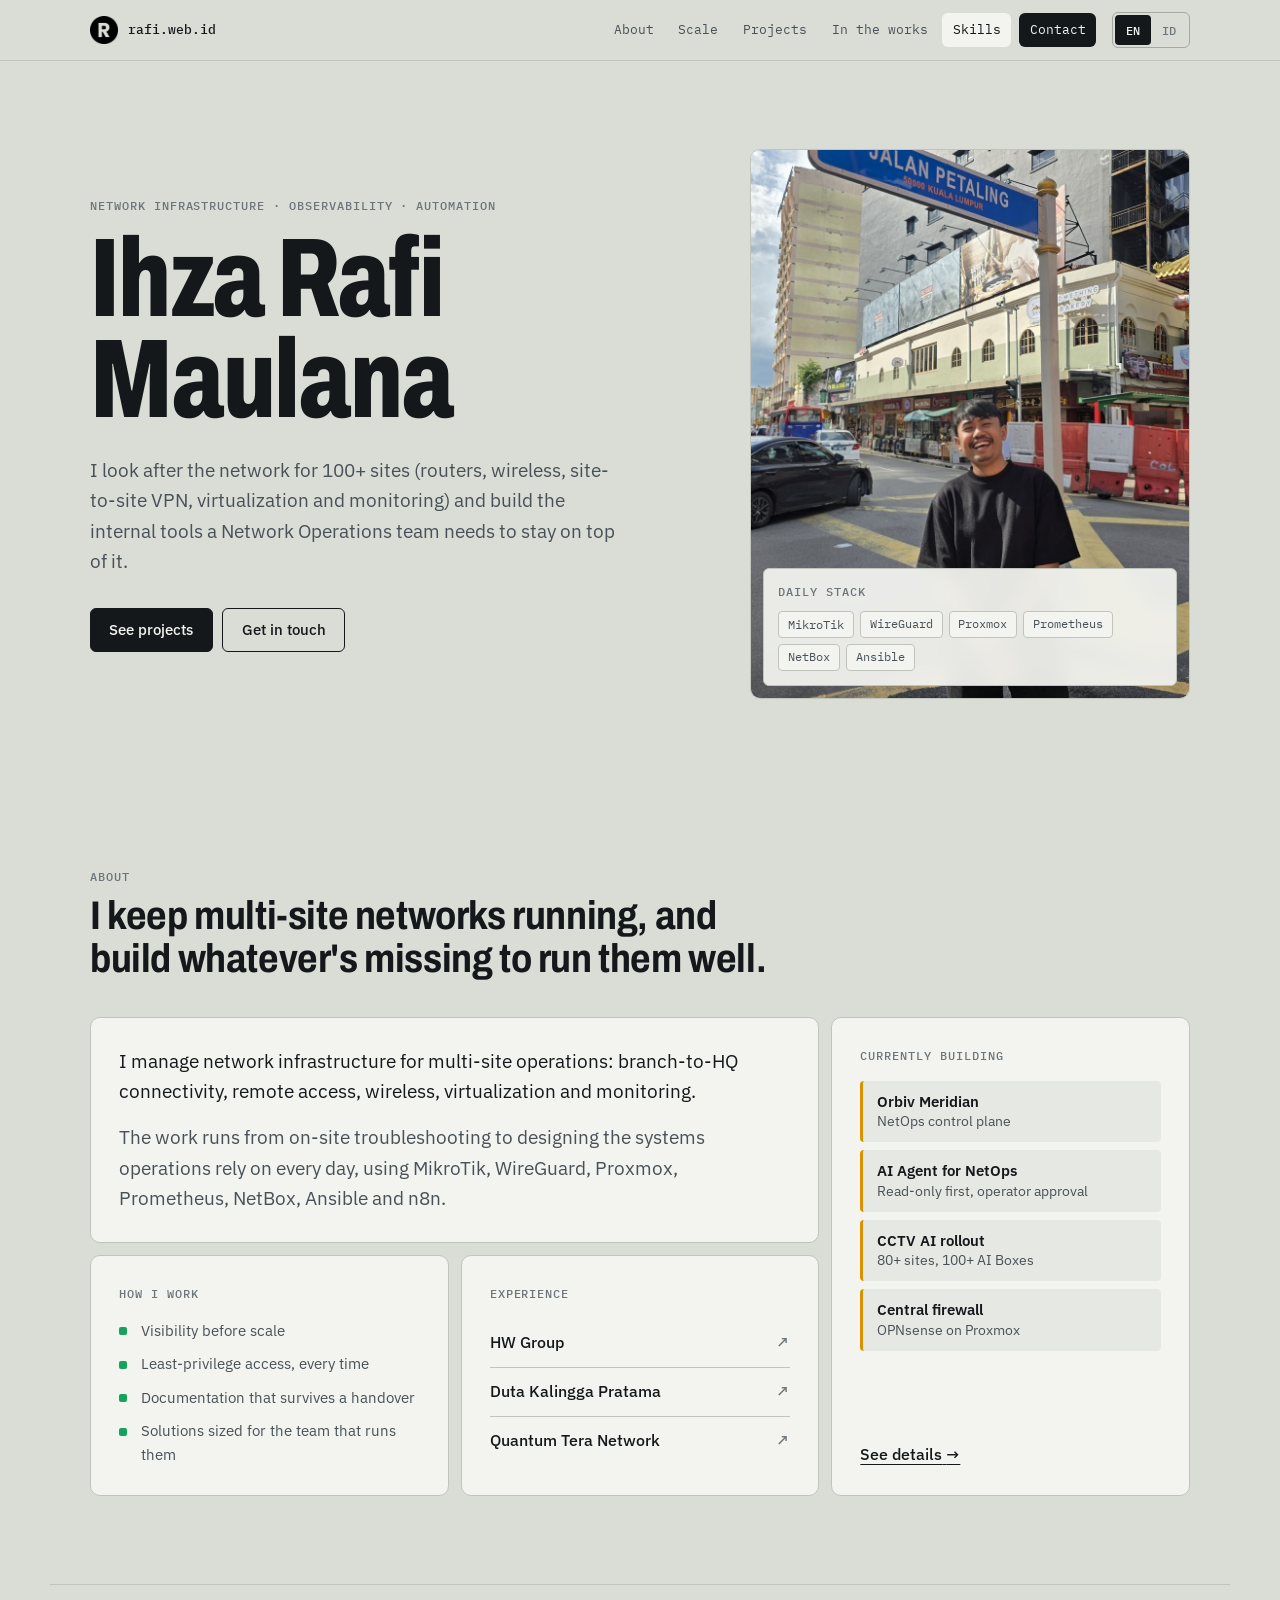
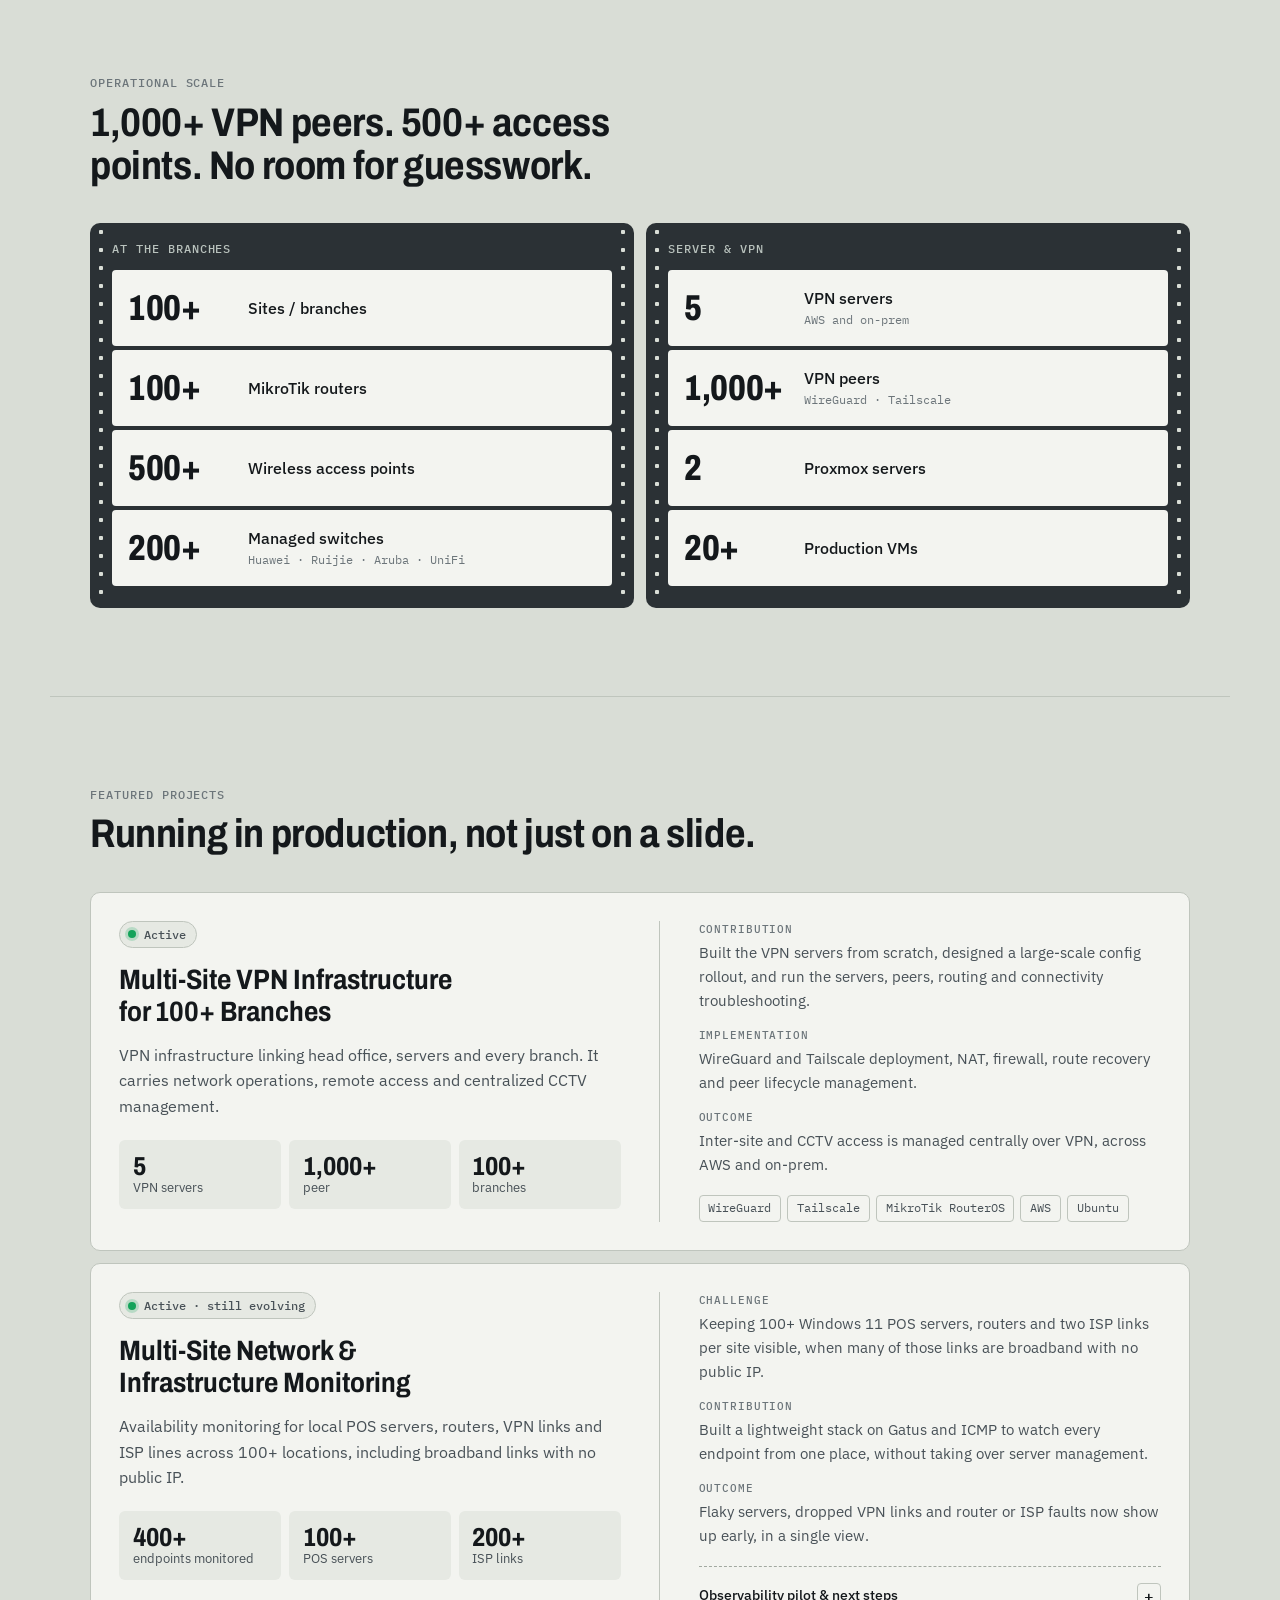
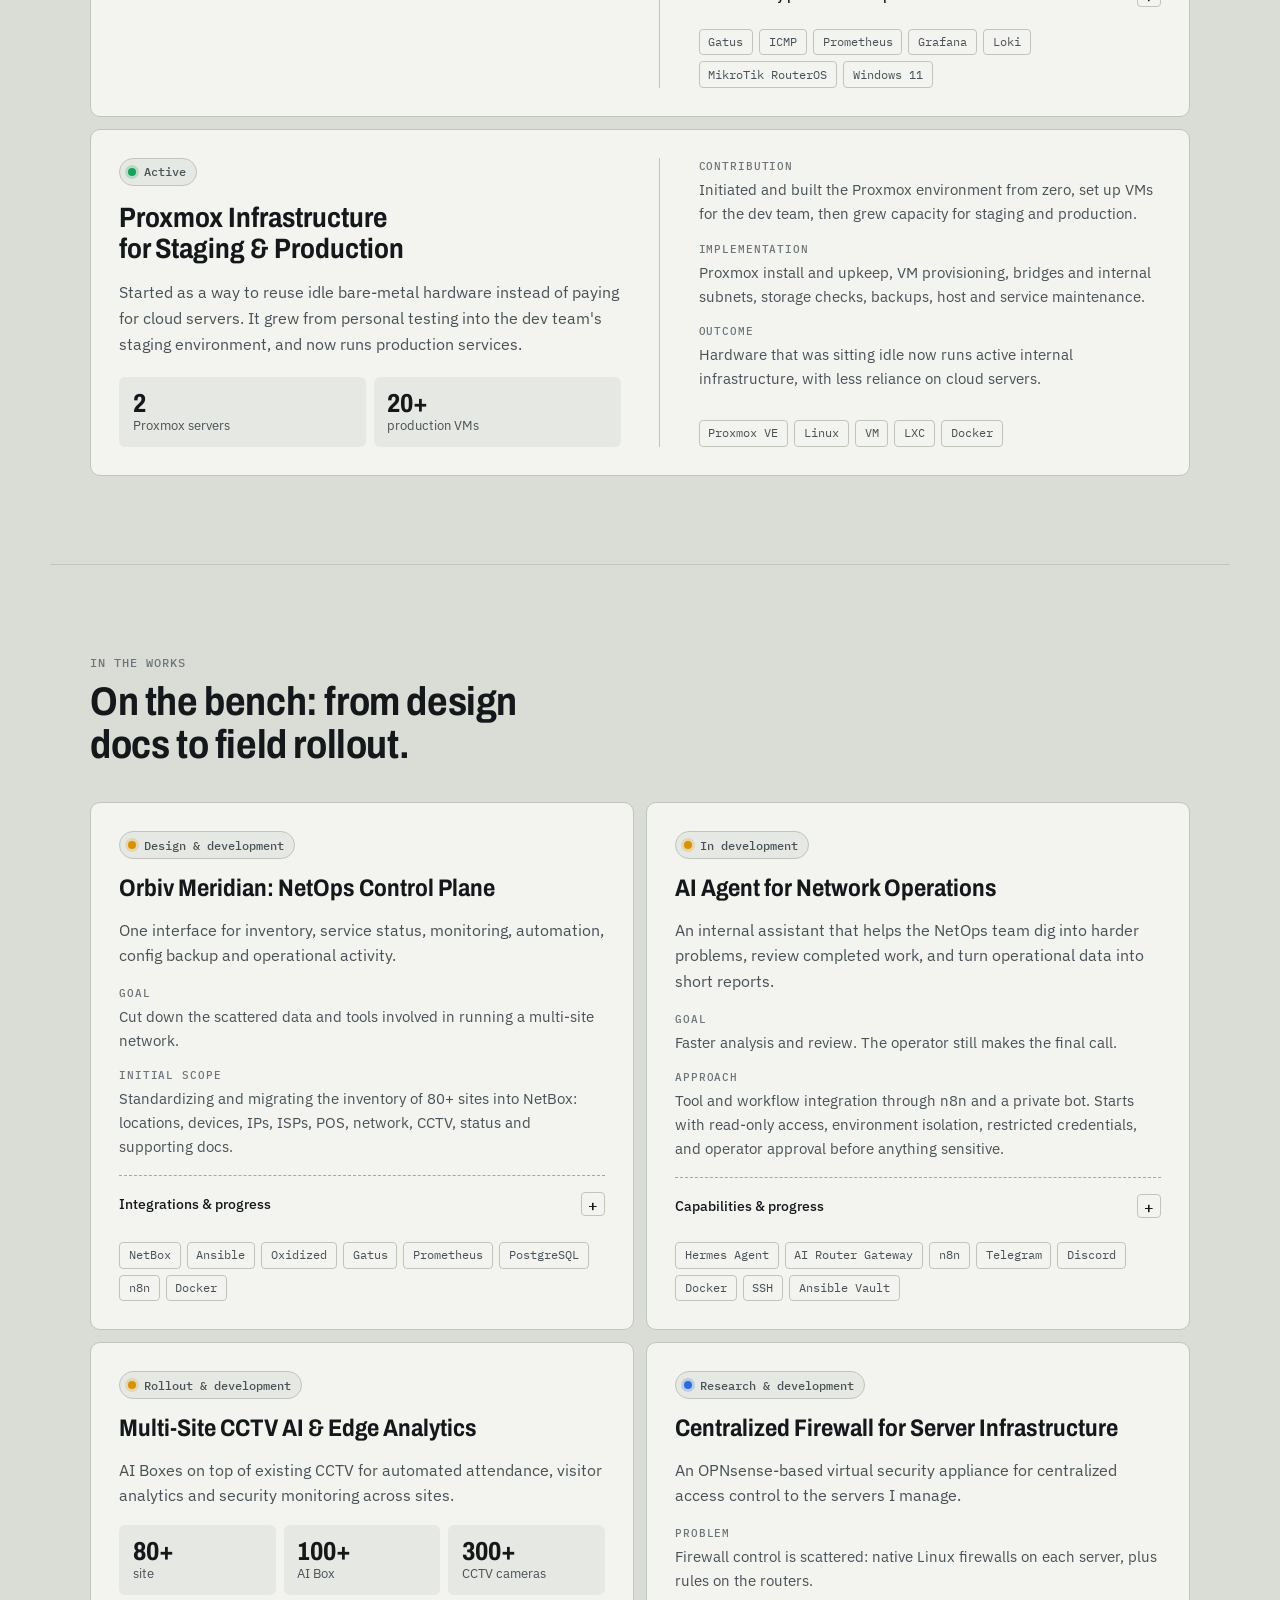
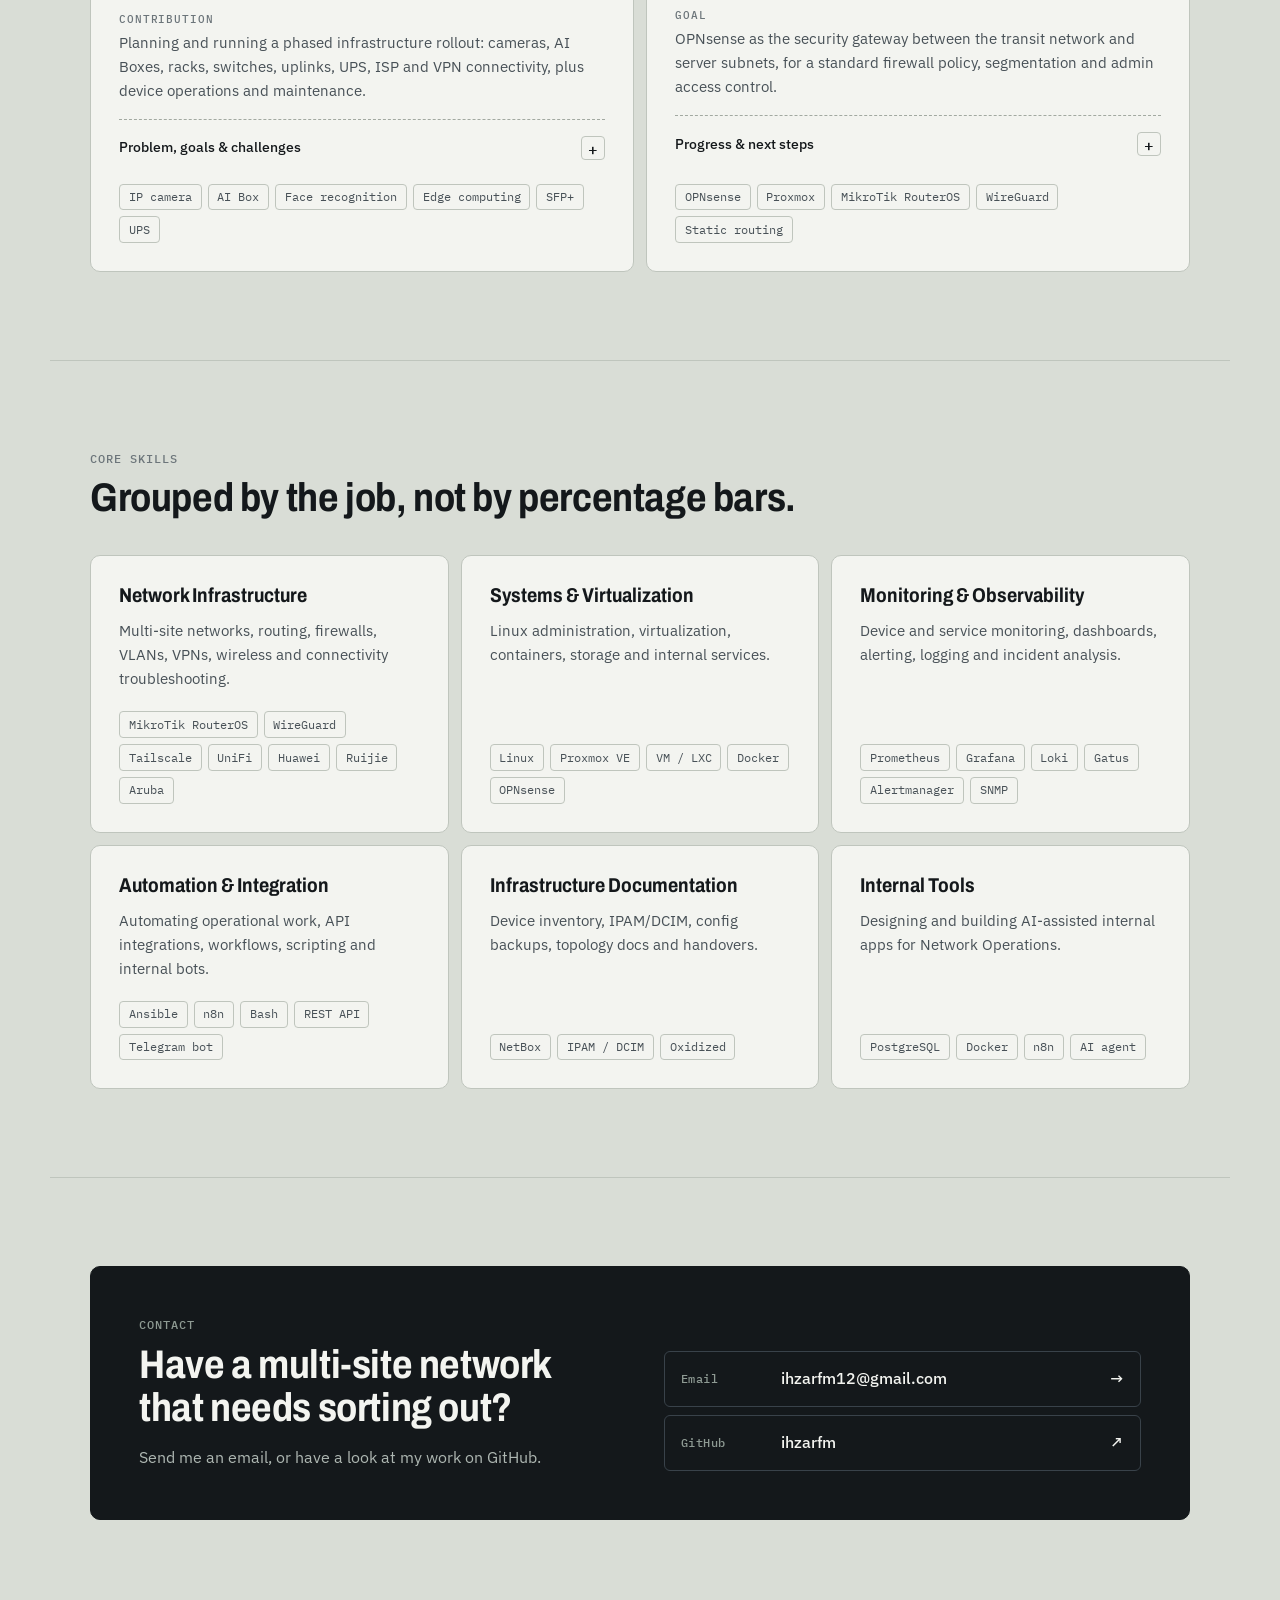
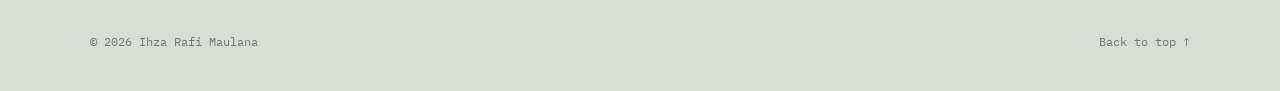
==== index.html @ dd753dbd "Redesign portfolio as a bilingual one-page site - Single scrolling page with card layout: hero, abou" ====
<!DOCTYPE html>
<html lang="en" data-lang="en">
<head>
    <meta charset="UTF-8">
    <meta name="viewport" content="width=device-width, initial-scale=1.0">
    <title>Ihza Rafi Maulana · Network Infrastructure</title>
    <meta name="description" content="Ihza Rafi Maulana runs network infrastructure for 100+ sites: MikroTik, wireless, multi-site VPN, Proxmox, monitoring and automation for Network Operations.">
    <meta name="theme-color" content="#D9DDD6">

    <meta property="og:type" content="website">
    <meta property="og:url" content="https://rafi.web.id/">
    <meta property="og:title" content="Ihza Rafi Maulana · Network Infrastructure">
    <meta property="og:description" content="Multi-site networks, VPN, monitoring and automation for 100+ sites.">
    <meta property="og:image" content="https://rafi.web.id/assets/img/rafi.jpg">

    <!-- set the language before first paint, so the page never flashes the wrong one -->
    <script>
        (function () {
            var lang = null
            try { lang = localStorage.getItem('lang') } catch (e) {}
            if (lang !== 'en' && lang !== 'id') {
                lang = (navigator.language || '').toLowerCase().indexOf('id') === 0 ? 'id' : 'en'
            }
            document.documentElement.setAttribute('data-lang', lang)
            document.documentElement.lang = lang
        })()
    </script>

    <link rel="icon" href="assets/img/favicon.png" type="image/png">
    <link rel="preconnect" href="https://fonts.googleapis.com">
    <link rel="preconnect" href="https://fonts.gstatic.com" crossorigin>
    <link rel="stylesheet" href="https://fonts.googleapis.com/css2?family=Archivo:wdth,wght@62..125,500..800&family=IBM+Plex+Mono:wght@400;500&family=IBM+Plex+Sans:ital,wght@0,400;0,500;0,600;1,400&display=swap">
    <link rel="stylesheet" href="assets/css/styles.css">
</head>
<body>
    <a class="skip" href="#about"><span lang="en">Skip to content</span><span lang="id">Langsung ke konten</span></a>

    <header class="topbar">
        <div class="topbar__inner">
            <a class="brand" href="#top" aria-label="rafi.web.id">
                <img class="brand__mark" src="assets/img/favicon.png" alt="" width="28" height="28">
                <span class="brand__name">rafi.web.id</span>
            </a>
            <nav class="nav" aria-label="Sections">
                <a class="nav__link" href="#about"><span lang="en">About</span><span lang="id">Tentang</span></a>
                <a class="nav__link" href="#scale"><span lang="en">Scale</span><span lang="id">Skala</span></a>
                <a class="nav__link" href="#projects"><span lang="en">Projects</span><span lang="id">Proyek</span></a>
                <a class="nav__link" href="#building"><span lang="en">In the works</span><span lang="id">Pengerjaan</span></a>
                <a class="nav__link" href="#skills">Skills</a>
                <a class="nav__link nav__link--cta" href="#contact"><span lang="en">Contact</span><span lang="id">Kontak</span></a>
            </nav>
            <div class="lang" role="group" aria-label="Language / Bahasa">
                <button class="lang__btn" type="button" data-set-lang="en" aria-pressed="true">EN</button>
                <button class="lang__btn" type="button" data-set-lang="id" aria-pressed="false">ID</button>
            </div>
        </div>
    </header>

    <main id="top">
        <!--===== HERO =====-->
        <section class="hero wrap" aria-labelledby="hero-title">
            <div class="hero__text">
                <p class="eyebrow">Network Infrastructure · Observability · Automation</p>
                <h1 class="hero__title" id="hero-title">Ihza Rafi<br>Maulana</h1>
                <p class="hero__lead" lang="en">I look after the network for 100+ sites (routers, wireless, site-to-site VPN, virtualization and monitoring) and build the internal tools a Network Operations team needs to stay on top of it.</p>
                <p class="hero__lead" lang="id">Saya mengurus jaringan di 100+ site, mulai dari router, wireless, VPN antar-site, virtualisasi, sampai monitoring. Saya juga membangun tools internal supaya kerja tim Network Operations lebih rapi dan terukur.</p>
                <div class="hero__actions">
                    <a class="btn btn--solid" href="#projects"><span lang="en">See projects</span><span lang="id">Lihat proyek</span></a>
                    <a class="btn" href="#contact"><span lang="en">Get in touch</span><span lang="id">Hubungi saya</span></a>
                </div>
            </div>

            <figure class="card hero__photo">
                <img src="assets/img/rafi.jpg" alt="Ihza Rafi Maulana on Jalan Petaling, Kuala Lumpur" width="900" height="1306" fetchpriority="high">
                <figcaption class="hero__stack">
                    <span class="card__label"><span lang="en">Daily stack</span><span lang="id">Stack harian</span></span>
                    <ul class="tags">
                        <li>MikroTik</li><li>WireGuard</li><li>Proxmox</li><li>Prometheus</li><li>NetBox</li><li>Ansible</li>
                    </ul>
                </figcaption>
            </figure>
        </section>

        <!--===== ABOUT =====-->
        <section class="section wrap" id="about" aria-labelledby="about-title">
            <header class="section__head">
                <p class="eyebrow"><span lang="en">About</span><span lang="id">Tentang</span></p>
                <h2 class="section__title" id="about-title">
                    <span lang="en">I keep <span class="nowrap">multi-site</span> networks running, and build whatever's missing to run them well.</span>
                    <span lang="id">Saya jaga jaringan <span class="nowrap">multi-site</span> tetap jalan, dan bangun sendiri tools yang belum ada.</span>
                </h2>
            </header>

            <div class="about">
                <article class="card about__bio" data-reveal>
                    <p lang="en">I manage network infrastructure for multi-site operations: branch-to-HQ connectivity, remote access, wireless, virtualization and monitoring.</p>
                    <p lang="id">Fokus saya di network infrastructure untuk operasional multi-site: koneksi cabang ke head office, remote access, wireless, virtualisasi, dan monitoring.</p>
                    <p class="about__sub" lang="en">The work runs from on-site troubleshooting to designing the systems operations rely on every day, using MikroTik, WireGuard, Proxmox, Prometheus, NetBox, Ansible and n8n.</p>
                    <p class="about__sub" lang="id">Kerjaannya mulai dari troubleshooting langsung di lokasi sampai merancang sistem yang dipakai tim operasional setiap hari, dengan MikroTik, WireGuard, Proxmox, Prometheus, NetBox, Ansible, dan n8n.</p>
                </article>

                <article class="card about__now" data-reveal>
                    <h3 class="card__label"><span lang="en">Currently building</span><span lang="id">Lagi dikerjakan</span></h3>
                    <ul class="nowlist">
                        <li><b>Orbiv Meridian</b><span lang="en">NetOps control plane</span><span lang="id">Control plane untuk NetOps</span></li>
                        <li><b>AI Agent for NetOps</b><span lang="en">Read-only first, operator approval</span><span lang="id">Read-only dulu, approval operator</span></li>
                        <li><b>CCTV AI rollout</b><span lang="en">80+ sites, 100+ AI Boxes</span><span lang="id">80+ site, 100+ AI Box</span></li>
                        <li><b>Central firewall</b><span lang="en">OPNsense on Proxmox</span><span lang="id">OPNsense di Proxmox</span></li>
                    </ul>
                    <a class="textlink" href="#building"><span lang="en">See details</span><span lang="id">Lihat detail</span> <span aria-hidden="true">→</span></a>
                </article>

                <article class="card about__principles" data-reveal>
                    <h3 class="card__label"><span lang="en">How I work</span><span lang="id">Cara saya kerja</span></h3>
                    <ul class="checklist">
                        <li><span lang="en">Visibility before scale</span><span lang="id">Visibility dulu, baru scale</span></li>
                        <li><span lang="en">Least-privilege access, every time</span><span lang="id">Akses seperlunya, bukan seadanya</span></li>
                        <li><span lang="en">Documentation that survives a handover</span><span lang="id">Dokumentasi yang tetap kepakai setelah handover</span></li>
                        <li><span lang="en">Solutions sized for the team that runs them</span><span lang="id">Solusi yang pas dengan ukuran timnya</span></li>
                    </ul>
                </article>

                <article class="card about__work" data-reveal>
                    <h3 class="card__label"><span lang="en">Experience</span><span lang="id">Pengalaman</span></h3>
                    <ul class="companies">
                        <li><a href="https://new.hwgroup.id/" target="_blank" rel="noopener">HW Group <span aria-hidden="true">↗</span></a></li>
                        <li><a href="https://www.sgp-dkp.com/" target="_blank" rel="noopener">Duta Kalingga Pratama <span aria-hidden="true">↗</span></a></li>
                        <li><a href="https://www.quantum.net.id/" target="_blank" rel="noopener">Quantum Tera Network <span aria-hidden="true">↗</span></a></li>
                    </ul>
                </article>
            </div>
        </section>

        <!--===== SCALE =====-->
        <section class="section wrap" id="scale" aria-labelledby="scale-title">
            <header class="section__head">
                <p class="eyebrow"><span lang="en">Operational scale</span><span lang="id">Skala operasional</span></p>
                <h2 class="section__title" id="scale-title">
                    <span lang="en">1,000+ VPN peers. 500+ access points. No room for guesswork.</span>
                    <span lang="id">1.000+ peer VPN. 500+ access point. Nggak ada ruang buat tebak-tebakan.</span>
                </h2>
            </header>

            <div class="racks">
                <div class="rack" data-reveal>
                    <h3 class="rack__label"><span lang="en">At the branches</span><span lang="id">Di cabang</span></h3>
                    <ul class="rack__units">
                        <li class="unit"><span class="unit__num">100+</span><span class="unit__name"><span lang="en">Sites / branches</span><span lang="id">Site / cabang</span></span></li>
                        <li class="unit"><span class="unit__num">100+</span><span class="unit__name"><span lang="en">MikroTik routers</span><span lang="id">Router MikroTik</span></span></li>
                        <li class="unit"><span class="unit__num">500+</span><span class="unit__name"><span lang="en">Wireless access points</span><span lang="id">Wireless access point</span></span></li>
                        <li class="unit"><span class="unit__num">200+</span><span class="unit__name"><span lang="en">Managed switches</span><span lang="id">Managed switch</span><small>Huawei · Ruijie · Aruba · UniFi</small></span></li>
                    </ul>
                </div>

                <div class="rack" data-reveal>
                    <h3 class="rack__label">Server &amp; VPN</h3>
                    <ul class="rack__units">
                        <li class="unit"><span class="unit__num">5</span><span class="unit__name"><span lang="en">VPN servers</span><span lang="id">VPN server</span><small lang="en">AWS and on-prem</small><small lang="id">AWS dan on-premise</small></span></li>
                        <li class="unit"><span class="unit__num"><span lang="en">1,000+</span><span lang="id">1.000+</span></span><span class="unit__name"><span lang="en">VPN peers</span><span lang="id">Peer VPN</span><small>WireGuard · Tailscale</small></span></li>
                        <li class="unit"><span class="unit__num">2</span><span class="unit__name"><span lang="en">Proxmox servers</span><span lang="id">Server Proxmox</span></span></li>
                        <li class="unit"><span class="unit__num">20+</span><span class="unit__name"><span lang="en">Production VMs</span><span lang="id">Production VM</span></span></li>
                    </ul>
                </div>
            </div>
        </section>

        <!--===== FEATURED PROJECTS =====-->
        <section class="section wrap" id="projects" aria-labelledby="projects-title">
            <header class="section__head">
                <p class="eyebrow"><span lang="en">Featured projects</span><span lang="id">Proyek utama</span></p>
                <h2 class="section__title" id="projects-title">
                    <span lang="en">Running in production, not just on a slide.</span>
                    <span lang="id">Sudah jalan di production, bukan cuma di slide.</span>
                </h2>
            </header>

            <div class="projects">
                <article class="card project" data-reveal>
                    <div class="project__main">
                        <span class="status status--active">Active</span>
                        <h3 class="project__title">Multi-Site VPN Infrastructure for 100+ Branches</h3>
                        <p class="project__summary" lang="en">VPN infrastructure linking head office, servers and every branch. It carries network operations, remote access and centralized CCTV management.</p>
                        <p class="project__summary" lang="id">Infrastruktur VPN yang menghubungkan head office, server, dan semua cabang. Dipakai untuk operasional jaringan, remote access, dan pengelolaan CCTV dari satu tempat.</p>
                        <ul class="figures">
                            <li class="figure"><b>5</b><span lang="en">VPN servers</span><span lang="id">VPN server</span></li>
                            <li class="figure"><b><span lang="en">1,000+</span><span lang="id">1.000+</span></b>peer</li>
                            <li class="figure"><b>100+</b><span lang="en">branches</span><span lang="id">cabang</span></li>
                        </ul>
                    </div>
                    <div class="project__side">
                        <dl class="facts">
                            <div>
                                <dt><span lang="en">Contribution</span><span lang="id">Kontribusi</span></dt>
                                <dd lang="en">Built the VPN servers from scratch, designed a large-scale config rollout, and run the servers, peers, routing and connectivity troubleshooting.</dd>
                                <dd lang="id">Bangun VPN server dari nol, rancang rollout konfigurasi skala besar, lalu kelola server, peer, routing, dan troubleshooting konektivitasnya.</dd>
                            </div>
                            <div>
                                <dt><span lang="en">Implementation</span><span lang="id">Implementasi</span></dt>
                                <dd lang="en">WireGuard and Tailscale deployment, NAT, firewall, route recovery and peer lifecycle management.</dd>
                                <dd lang="id">Deploy WireGuard dan Tailscale, NAT, firewall, route recovery, dan peer lifecycle management.</dd>
                            </div>
                            <div>
                                <dt><span lang="en">Outcome</span><span lang="id">Hasil</span></dt>
                                <dd lang="en">Inter-site and CCTV access is managed centrally over VPN, across AWS and on-prem.</dd>
                                <dd lang="id">Akses antar-site dan CCTV sekarang dikelola terpusat lewat VPN, baik di AWS maupun on-premise.</dd>
                            </div>
                        </dl>
                        <ul class="tags">
                            <li>WireGuard</li><li>Tailscale</li><li>MikroTik RouterOS</li><li>AWS</li><li>Ubuntu</li>
                        </ul>
                    </div>
                </article>

                <article class="card project" data-reveal>
                    <div class="project__main">
                        <span class="status status--active"><span lang="en">Active · still evolving</span><span lang="id">Active · terus dikembangkan</span></span>
                        <h3 class="project__title">Multi-Site Network &amp; Infrastructure Monitoring</h3>
                        <p class="project__summary" lang="en">Availability monitoring for local POS servers, routers, VPN links and ISP lines across 100+ locations, including broadband links with no public IP.</p>
                        <p class="project__summary" lang="id">Monitoring availability untuk server POS lokal, router, koneksi VPN, dan jalur ISP di 100+ lokasi, termasuk broadband yang tidak punya IP publik.</p>
                        <ul class="figures">
                            <li class="figure"><b>400+</b><span lang="en">endpoints monitored</span><span lang="id">endpoint dipantau</span></li>
                            <li class="figure"><b>100+</b><span lang="en">POS servers</span><span lang="id">server POS</span></li>
                            <li class="figure"><b>200+</b><span lang="en">ISP links</span><span lang="id">koneksi ISP</span></li>
                        </ul>
                    </div>
                    <div class="project__side">
                        <dl class="facts">
                            <div>
                                <dt><span lang="en">Challenge</span><span lang="id">Tantangan</span></dt>
                                <dd lang="en">Keeping 100+ Windows 11 POS servers, routers and two ISP links per site visible, when many of those links are broadband with no public IP.</dd>
                                <dd lang="id">Menjaga 100+ server POS Windows 11, router, dan dua ISP di tiap site tetap terpantau, padahal banyak koneksinya broadband tanpa public IP.</dd>
                            </div>
                            <div>
                                <dt><span lang="en">Contribution</span><span lang="id">Kontribusi</span></dt>
                                <dd lang="en">Built a lightweight stack on Gatus and ICMP to watch every endpoint from one place, without taking over server management.</dd>
                                <dd lang="id">Bangun monitoring ringan pakai Gatus dan ICMP untuk memantau semua endpoint dari satu tempat, tanpa ambil alih manajemen server.</dd>
                            </div>
                            <div>
                                <dt><span lang="en">Outcome</span><span lang="id">Hasil</span></dt>
                                <dd lang="en">Flaky servers, dropped VPN links and router or ISP faults now show up early, in a single view.</dd>
                                <dd lang="id">Server yang sering offline, VPN yang putus, dan gangguan router atau ISP sekarang kelihatan lebih awal dari satu tampilan.</dd>
                            </div>
                        </dl>
                        <details class="more">
                            <summary><span lang="en">Observability pilot &amp; next steps</span><span lang="id">Pilot observability &amp; next step</span></summary>
                            <dl class="facts">
                                <div>
                                    <dt><span lang="en">Implementation</span><span lang="id">Implementasi</span></dt>
                                    <dd lang="en">ICMP health checks per branch for POS servers, routers, VPN links and ISP lines.</dd>
                                    <dd lang="id">ICMP health check per cabang untuk server POS, router, VPN, dan link ISP.</dd>
                                </div>
                                <div>
                                    <dt>Pilot</dt>
                                    <dd lang="en">Prometheus, Grafana and Loki in the office environment, where user count and bandwidth are much higher.</dd>
                                    <dd lang="id">Prometheus, Grafana, dan Loki di lingkungan office, yang jumlah user dan bandwidth-nya jauh lebih tinggi.</dd>
                                </div>
                                <div>
                                    <dt>Next</dt>
                                    <dd lang="en">Evaluating the pilot and a local data-collection strategy before rolling logging out to every site. Centralized monitoring over WAN leaves metric gaps whenever a link drops, even for a few seconds.</dd>
                                    <dd lang="id">Evaluasi hasil pilot dan strategi local data collection sebelum logging diperluas ke semua site. Monitoring terpusat lewat WAN bisa menyisakan metric gap tiap kali koneksi putus, walau cuma beberapa detik.</dd>
                                </div>
                            </dl>
                        </details>
                        <ul class="tags">
                            <li>Gatus</li><li>ICMP</li><li>Prometheus</li><li>Grafana</li><li>Loki</li><li>MikroTik RouterOS</li><li>Windows 11</li>
                        </ul>
                    </div>
                </article>

                <article class="card project" data-reveal>
                    <div class="project__main">
                        <span class="status status--active">Active</span>
                        <h3 class="project__title">Proxmox Infrastructure for Staging &amp; Production</h3>
                        <p class="project__summary" lang="en">Started as a way to reuse idle bare-metal hardware instead of paying for cloud servers. It grew from personal testing into the dev team's staging environment, and now runs production services.</p>
                        <p class="project__summary" lang="id">Awalnya inisiatif memanfaatkan bare metal yang nganggur sebagai pengganti biaya cloud server. Dari testing pribadi, sekarang dipakai untuk staging tim development sampai layanan production.</p>
                        <ul class="figures">
                            <li class="figure"><b>2</b><span lang="en">Proxmox servers</span><span lang="id">server Proxmox</span></li>
                            <li class="figure"><b>20+</b><span lang="en">production VMs</span><span lang="id">production VM</span></li>
                        </ul>
                    </div>
                    <div class="project__side">
                        <dl class="facts">
                            <div>
                                <dt><span lang="en">Contribution</span><span lang="id">Kontribusi</span></dt>
                                <dd lang="en">Initiated and built the Proxmox environment from zero, set up VMs for the dev team, then grew capacity for staging and production.</dd>
                                <dd lang="id">Inisiasi dan bangun environment Proxmox dari nol, siapkan VM untuk tim development, lalu perbesar kapasitasnya untuk staging dan production.</dd>
                            </div>
                            <div>
                                <dt><span lang="en">Implementation</span><span lang="id">Implementasi</span></dt>
                                <dd lang="en">Proxmox install and upkeep, VM provisioning, bridges and internal subnets, storage checks, backups, host and service maintenance.</dd>
                                <dd lang="id">Instalasi dan pengelolaan Proxmox, VM provisioning, bridge dan internal subnet, storage check, backup, serta maintenance host dan layanan.</dd>
                            </div>
                            <div>
                                <dt><span lang="en">Outcome</span><span lang="id">Hasil</span></dt>
                                <dd lang="en">Hardware that was sitting idle now runs active internal infrastructure, with less reliance on cloud servers.</dd>
                                <dd lang="id">Hardware yang tadinya nganggur sekarang jadi infrastruktur internal yang aktif, dan ketergantungan ke cloud server berkurang.</dd>
                            </div>
                        </dl>
                        <ul class="tags">
                            <li>Proxmox VE</li><li>Linux</li><li>VM</li><li>LXC</li><li>Docker</li>
                        </ul>
                    </div>
                </article>
            </div>
        </section>

        <!--===== IN THE WORKS =====-->
        <section class="section wrap" id="building" aria-labelledby="building-title">
            <header class="section__head">
                <p class="eyebrow"><span lang="en">In the works</span><span lang="id">Dalam pengerjaan</span></p>
                <h2 class="section__title" id="building-title">
                    <span lang="en">On the bench: from design docs to field rollout.</span>
                    <span lang="id">Masih di meja kerja: dari dokumen desain sampai rollout di lapangan.</span>
                </h2>
            </header>

            <div class="devgrid">
                <article class="card dev" data-reveal>
                    <span class="status status--dev">Design &amp; development</span>
                    <h3 class="dev__title">Orbiv Meridian: NetOps Control Plane</h3>
                    <p lang="en">One interface for inventory, service status, monitoring, automation, config backup and operational activity.</p>
                    <p lang="id">Satu interface untuk inventory, status layanan, monitoring, automation, config backup, dan aktivitas operasional.</p>
                    <dl class="facts">
                        <div>
                            <dt><span lang="en">Goal</span><span lang="id">Tujuan</span></dt>
                            <dd lang="en">Cut down the scattered data and tools involved in running a multi-site network.</dd>
                            <dd lang="id">Mengurangi data dan tools yang tercecer dalam mengelola jaringan multi-site.</dd>
                        </div>
                        <div>
                            <dt><span lang="en">Initial scope</span><span lang="id">Scope awal</span></dt>
                            <dd lang="en">Standardizing and migrating the inventory of 80+ sites into NetBox: locations, devices, IPs, ISPs, POS, network, CCTV, status and supporting docs.</dd>
                            <dd lang="id">Standardisasi dan migrasi inventory 80+ site ke NetBox: lokasi, device, IP, ISP, POS, network, CCTV, status, dan dokumen pendukung.</dd>
                        </div>
                    </dl>
                    <details class="more">
                        <summary><span lang="en">Integrations &amp; progress</span><span lang="id">Integrasi &amp; progress</span></summary>
                        <dl class="facts">
                            <div>
                                <dt><span lang="en">Integrations</span><span lang="id">Integrasi</span> <em class="plan"><span lang="en">planned</span><span lang="id">rencana</span></em></dt>
                                <dd lang="en">NetBox as source of truth, Ansible for automation, Oxidized for config backup, Gatus and Prometheus for monitoring.</dd>
                                <dd lang="id">NetBox sebagai source of truth, Ansible untuk automation, Oxidized untuk config backup, Gatus dan Prometheus untuk monitoring.</dd>
                            </div>
                            <div>
                                <dt>Progress</dt>
                                <dd lang="en">PRD, architecture, integration specs, roadmap, user roles and audit foundation.</dd>
                                <dd lang="id">PRD, arsitektur, integration spec, roadmap, user role, dan audit foundation.</dd>
                            </div>
                        </dl>
                    </details>
                    <ul class="tags">
                        <li>NetBox</li><li>Ansible</li><li>Oxidized</li><li>Gatus</li><li>Prometheus</li><li>PostgreSQL</li><li>n8n</li><li>Docker</li>
                    </ul>
                </article>

                <article class="card dev" data-reveal>
                    <span class="status status--dev">In development</span>
                    <h3 class="dev__title">AI Agent for Network Operations</h3>
                    <p lang="en">An internal assistant that helps the NetOps team dig into harder problems, review completed work, and turn operational data into short reports.</p>
                    <p lang="id">Asisten internal untuk bantu tim NetOps membedah masalah yang lebih kompleks, mengevaluasi hasil kerja, dan meringkas data operasional jadi report.</p>
                    <dl class="facts">
                        <div>
                            <dt><span lang="en">Goal</span><span lang="id">Tujuan</span></dt>
                            <dd lang="en">Faster analysis and review. The operator still makes the final call.</dd>
                            <dd lang="id">Analisis dan evaluasi lebih cepat. Keputusan akhir tetap di operator.</dd>
                        </div>
                        <div>
                            <dt><span lang="en">Approach</span><span lang="id">Pendekatan</span></dt>
                            <dd lang="en">Tool and workflow integration through n8n and a private bot. Starts with read-only access, environment isolation, restricted credentials, and operator approval before anything sensitive.</dd>
                            <dd lang="id">Integrasi tool dan workflow lewat n8n dan private bot. Dimulai dari read-only access, environment isolation, credential yang dibatasi, dan approval operator sebelum ada tindakan sensitif.</dd>
                        </div>
                    </dl>
                    <details class="more">
                        <summary><span lang="en">Capabilities &amp; progress</span><span lang="id">Kemampuan &amp; progress</span></summary>
                        <dl class="facts">
                            <div>
                                <dt><span lang="en">Capabilities</span><span lang="id">Kemampuan</span></dt>
                                <dd lang="en">Pulling context from monitoring and operational workflows, narrowing down likely root causes, checking work against playbooks, and writing report summaries.</dd>
                                <dd lang="id">Menggabungkan konteks dari monitoring dan workflow operasional, bantu cari kemungkinan root cause, mengecek pekerjaan berdasarkan playbook, dan menyusun report summary.</dd>
                            </div>
                            <div>
                                <dt>Progress</dt>
                                <dd lang="en">Baseline agent is deployed, with model and bot connections live. Skills, playbooks, SSH access and credential handling are in progress.</dd>
                                <dd lang="id">Baseline agent sudah di-deploy, koneksi model dan bot sudah jalan. Skills, playbook, akses SSH, dan pengelolaan credential sedang disusun.</dd>
                            </div>
                        </dl>
                    </details>
                    <ul class="tags">
                        <li>Hermes Agent</li><li>AI Router Gateway</li><li>n8n</li><li>Telegram</li><li>Discord</li><li>Docker</li><li>SSH</li><li>Ansible Vault</li>
                    </ul>
                </article>

                <article class="card dev" data-reveal>
                    <span class="status status--dev">Rollout &amp; development</span>
                    <h3 class="dev__title">Multi-Site CCTV AI &amp; Edge Analytics</h3>
                    <p lang="en">AI Boxes on top of existing CCTV for automated attendance, visitor analytics and security monitoring across sites.</p>
                    <p lang="id">AI Box di atas infrastruktur CCTV untuk absensi otomatis, analitik pengunjung, dan pemantauan keamanan di banyak site.</p>
                    <ul class="figures">
                        <li class="figure"><b>80+</b>site</li>
                        <li class="figure"><b>100+</b>AI Box</li>
                        <li class="figure"><b>300+</b><span lang="en">CCTV cameras</span><span lang="id">kamera CCTV</span></li>
                    </ul>
                    <dl class="facts">
                        <div>
                            <dt><span lang="en">Contribution</span><span lang="id">Kontribusi</span></dt>
                            <dd lang="en">Planning and running a phased infrastructure rollout: cameras, AI Boxes, racks, switches, uplinks, UPS, ISP and VPN connectivity, plus device operations and maintenance.</dd>
                            <dd lang="id">Merencanakan dan menjalankan rollout infrastruktur bertahap: kamera, AI Box, rack, switch, uplink, UPS, konektivitas ISP dan VPN, sampai operasional dan maintenance perangkat.</dd>
                        </div>
                    </dl>
                    <details class="more">
                        <summary><span lang="en">Problem, goals &amp; challenges</span><span lang="id">Masalah, tujuan &amp; tantangan</span></summary>
                        <dl class="facts">
                            <div>
                                <dt><span lang="en">Problem</span><span lang="id">Masalah</span></dt>
                                <dd lang="en">Attendance depended on staff discipline, so check-ins were forgotten or buddy-punched. Data on visitor numbers, profiles, dwell time and per-site performance was limited.</dd>
                                <dd lang="id">Absensi masih bergantung pada kedisiplinan karyawan, jadi rawan lupa atau buddy punching. Data jumlah dan karakteristik pengunjung, dwell time, dan performa tiap site juga masih minim.</dd>
                            </div>
                            <div>
                                <dt><span lang="en">Operations</span><span lang="id">Operasional</span></dt>
                                <dd lang="en">Face-recognition attendance to cut missed check-ins and fraud, with results the relevant team can still review.</dd>
                                <dd lang="id">Face recognition attendance untuk mengurangi lupa absen dan fraud, dengan hasil yang tetap bisa di-review tim terkait.</dd>
                            </div>
                            <div>
                                <dt><span lang="en">Business</span><span lang="id">Bisnis</span></dt>
                                <dd lang="en">Visitor counts, estimated visitor profiles and dwell time to support site evaluation and promo planning.</dd>
                                <dd lang="id">Visitor count, estimasi profil pengunjung, dan dwell time untuk evaluasi site dan perencanaan promo.</dd>
                            </div>
                            <div>
                                <dt><span lang="en">Security</span><span lang="id">Keamanan</span></dt>
                                <dd lang="en">Alerts to the security team when someone on a watchlist is detected, so incidents get followed up faster.</dd>
                                <dd lang="id">Tim security dapat indikasi kalau ada individu dalam watchlist yang terdeteksi, jadi bisa ditindaklanjuti lebih cepat.</dd>
                            </div>
                            <div>
                                <dt><span lang="en">Challenges</span><span lang="id">Tantangan</span></dt>
                                <dd lang="en">Keeping hundreds of devices available and consistently configured, camera input quality, access control, result validation and biometric data governance.</dd>
                                <dd lang="id">Menjaga availability dan konsistensi konfigurasi ratusan perangkat, kualitas input kamera, access control, validasi hasil, dan tata kelola data biometrik.</dd>
                            </div>
                        </dl>
                    </details>
                    <ul class="tags">
                        <li>IP camera</li><li>AI Box</li><li>Face recognition</li><li>Edge computing</li><li>SFP+</li><li>UPS</li>
                    </ul>
                </article>

                <article class="card dev" data-reveal>
                    <span class="status status--research">Research &amp; development</span>
                    <h3 class="dev__title">Centralized Firewall for Server Infrastructure</h3>
                    <p lang="en">An OPNsense-based virtual security appliance for centralized access control to the servers I manage.</p>
                    <p lang="id">Virtual security appliance berbasis OPNsense untuk kontrol akses terpusat ke server yang saya kelola.</p>
                    <dl class="facts">
                        <div>
                            <dt><span lang="en">Problem</span><span lang="id">Masalah</span></dt>
                            <dd lang="en">Firewall control is scattered: native Linux firewalls on each server, plus rules on the routers.</dd>
                            <dd lang="id">Kontrol firewall masih tersebar: native Linux firewall di tiap server dan rules di router.</dd>
                        </div>
                        <div>
                            <dt><span lang="en">Goal</span><span lang="id">Tujuan</span></dt>
                            <dd lang="en">OPNsense as the security gateway between the transit network and server subnets, for a standard firewall policy, segmentation and admin access control.</dd>
                            <dd lang="id">OPNsense jadi security gateway antara transit network dan server subnet, untuk standardisasi firewall, segmentasi, dan kontrol akses administratif.</dd>
                        </div>
                    </dl>
                    <details class="more">
                        <summary><span lang="en">Progress &amp; next steps</span><span lang="id">Progress &amp; next step</span></summary>
                        <dl class="facts">
                            <div>
                                <dt><span lang="en">Contribution</span><span lang="id">Kontribusi</span></dt>
                                <dd lang="en">Deployed OPNsense on Proxmox, worked through rule design and traffic flow, and tested integration with MikroTik routing and WireGuard.</dd>
                                <dd lang="id">Deploy OPNsense di Proxmox, pelajari rule design dan traffic flow, lalu uji integrasinya dengan routing MikroTik dan WireGuard.</dd>
                            </div>
                            <div>
                                <dt>Progress</dt>
                                <dd lang="en">Admin access and routing work in the test environment. Rule evaluation and documentation are ongoing.</dd>
                                <dd lang="id">Akses administratif dan routing di lingkungan uji sudah jalan. Evaluasi rule dan dokumentasi masih berlangsung.</dd>
                            </div>
                            <div>
                                <dt>Next</dt>
                                <dd lang="en">Firewall policy baseline, protected-service mapping, access rule testing and a rollback procedure before going to production.</dd>
                                <dd lang="id">Firewall policy baseline, pemetaan protected service, testing access rule, dan rollback procedure sebelum masuk production.</dd>
                            </div>
                        </dl>
                    </details>
                    <ul class="tags">
                        <li>OPNsense</li><li>Proxmox</li><li>MikroTik RouterOS</li><li>WireGuard</li><li>Static routing</li>
                    </ul>
                </article>
            </div>
        </section>

        <!--===== SKILLS =====-->
        <section class="section wrap" id="skills" aria-labelledby="skills-title">
            <header class="section__head">
                <p class="eyebrow">Core skills</p>
                <h2 class="section__title" id="skills-title">
                    <span lang="en">Grouped by the job, not by percentage bars.</span>
                    <span lang="id">Dikelompokkan per kerjaan, bukan pakai persen-persenan.</span>
                </h2>
            </header>

            <div class="skills">
                <article class="card skill" data-reveal>
                    <h3 class="skill__title">Network Infrastructure</h3>
                    <p lang="en">Multi-site networks, routing, firewalls, VLANs, VPNs, wireless and connectivity troubleshooting.</p>
                    <p lang="id">Jaringan multi-site, routing, firewall, VLAN, VPN, wireless, dan troubleshooting konektivitas.</p>
                    <ul class="tags"><li>MikroTik RouterOS</li><li>WireGuard</li><li>Tailscale</li><li>UniFi</li><li>Huawei</li><li>Ruijie</li><li>Aruba</li></ul>
                </article>
                <article class="card skill" data-reveal>
                    <h3 class="skill__title">Systems &amp; Virtualization</h3>
                    <p lang="en">Linux administration, virtualization, containers, storage and internal services.</p>
                    <p lang="id">Administrasi Linux, virtualisasi, container, storage, dan layanan internal.</p>
                    <ul class="tags"><li>Linux</li><li>Proxmox VE</li><li>VM / LXC</li><li>Docker</li><li>OPNsense</li></ul>
                </article>
                <article class="card skill" data-reveal>
                    <h3 class="skill__title">Monitoring &amp; Observability</h3>
                    <p lang="en">Device and service monitoring, dashboards, alerting, logging and incident analysis.</p>
                    <p lang="id">Monitoring perangkat dan layanan, dashboard, alerting, logging, dan analisis gangguan.</p>
                    <ul class="tags"><li>Prometheus</li><li>Grafana</li><li>Loki</li><li>Gatus</li><li>Alertmanager</li><li>SNMP</li></ul>
                </article>
                <article class="card skill" data-reveal>
                    <h3 class="skill__title">Automation &amp; Integration</h3>
                    <p lang="en">Automating operational work, API integrations, workflows, scripting and internal bots.</p>
                    <p lang="id">Otomasi kerjaan operasional, integrasi API, workflow, scripting, dan bot internal.</p>
                    <ul class="tags"><li>Ansible</li><li>n8n</li><li>Bash</li><li>REST API</li><li>Telegram bot</li></ul>
                </article>
                <article class="card skill" data-reveal>
                    <h3 class="skill__title">Infrastructure Documentation</h3>
                    <p lang="en">Device inventory, IPAM/DCIM, config backups, topology docs and handovers.</p>
                    <p lang="id">Inventaris perangkat, IPAM/DCIM, backup konfigurasi, dokumentasi topologi, dan handover.</p>
                    <ul class="tags"><li>NetBox</li><li>IPAM / DCIM</li><li>Oxidized</li></ul>
                </article>
                <article class="card skill" data-reveal>
                    <h3 class="skill__title">Internal Tools</h3>
                    <p lang="en">Designing and building AI-assisted internal apps for Network Operations.</p>
                    <p lang="id">Merancang dan membangun aplikasi internal berbantuan AI untuk Network Operations.</p>
                    <ul class="tags"><li>PostgreSQL</li><li>Docker</li><li>n8n</li><li>AI agent</li></ul>
                </article>
            </div>
        </section>

        <!--===== CONTACT =====-->
        <section class="section wrap" id="contact" aria-labelledby="contact-title">
            <div class="card contact" data-reveal>
                <div class="contact__text">
                    <p class="eyebrow"><span lang="en">Contact</span><span lang="id">Kontak</span></p>
                    <h2 class="section__title" id="contact-title">
                        <span lang="en">Have a <span class="nowrap">multi-site</span> network that needs sorting out?</span>
                        <span lang="id">Punya jaringan <span class="nowrap">multi-site</span> yang perlu dirapikan?</span>
                    </h2>
                    <p class="contact__note" lang="en">Send me an email, or have a look at my work on GitHub.</p>
                    <p class="contact__note" lang="id">Kirim email saja, atau lihat kerjaan saya di GitHub.</p>
                </div>
                <ul class="contact__links">
                    <li><a class="contact__link" href="mailto:ihzarfm12@gmail.com"><span class="mono">Email</span>ihzarfm12@gmail.com<span class="contact__arrow" aria-hidden="true">→</span></a></li>
                    <li><a class="contact__link" href="https://github.com/ihzarfm" target="_blank" rel="noopener"><span class="mono">GitHub</span>ihzarfm<span class="contact__arrow" aria-hidden="true">↗</span></a></li>
                </ul>
            </div>
        </section>
    </main>

    <footer class="footer wrap">
        <p>&copy; <span class="js-year">2026</span> Ihza Rafi Maulana</p>
        <a href="#top"><span lang="en">Back to top</span><span lang="id">Kembali ke atas</span> ↑</a>
    </footer>

    <script src="assets/js/main.js"></script>
</body>
</html>
---- assets/css/styles.css ----
/*===== TOKENS =====*/
:root {
  /* powder-coated cabinet steel, label-stock cards */
  --bg: #d9ddd6;
  --card: #f3f4f0;
  --card-sunk: #e6e9e3;
  --ink: #14181b;
  --ink-2: #485157;
  --ink-3: #6c757a;
  --line: #bfc5bd;
  --line-2: #a2a9a1;

  /* status LEDs: the only saturated colours on the page, and each one means something */
  --led-active: #14a35a;
  --led-dev: #d99100;
  --led-research: #2c6be0;

  --font-display: "Archivo", "Arial Narrow", sans-serif;
  --font-body: "IBM Plex Sans", system-ui, sans-serif;
  --font-mono: "IBM Plex Mono", ui-monospace, monospace;

  --radius: 10px;
  --radius-sm: 6px;
  --gutter: clamp(1rem, 4vw, 2.5rem);
  --max: 1180px;
  --topbar: 60px;

  --ease-out: cubic-bezier(0.23, 1, 0.32, 1);
}

/*===== BASE =====*/
*, *::before, *::after { box-sizing: border-box; }

html {
  color-scheme: light;
  scroll-padding-top: calc(var(--topbar) + 16px);
  -webkit-text-size-adjust: 100%;
}

@media (prefers-reduced-motion: no-preference) {
  html { scroll-behavior: smooth; }
}

body {
  margin: 0;
  background: var(--bg);
  color: var(--ink);
  font-family: var(--font-body);
  font-size: 1rem;
  line-height: 1.6;
  -webkit-font-smoothing: antialiased;
  overflow-x: hidden;
}

h1, h2, h3, p, ul, dl, dd, figure { margin: 0; padding: 0; }
ul { list-style: none; }
a { color: inherit; }
img { display: block; max-width: 100%; height: auto; }

::selection { background: var(--ink); color: var(--card); }

:focus-visible {
  outline: 2px solid var(--led-research);
  outline-offset: 3px;
  border-radius: 4px;
}

.wrap {
  width: 100%;
  max-width: var(--max);
  margin-inline: auto;
  padding-inline: var(--gutter);
}

.nowrap { white-space: nowrap; }

.mono {
  font-family: var(--font-mono);
  font-size: 0.75rem;
  letter-spacing: 0.04em;
}

.eyebrow {
  font-family: var(--font-mono);
  font-size: 0.75rem;
  font-weight: 500;
  letter-spacing: 0.08em;
  text-transform: uppercase;
  color: var(--ink-3);
}

.skip {
  position: absolute;
  left: 1rem;
  top: -100px;
  z-index: 100;
  padding: 0.5rem 0.75rem;
  background: var(--ink);
  color: var(--card);
  border-radius: var(--radius-sm);
}
.skip:focus { top: 0.75rem; }

/*===== LANGUAGE =====*/
/* EN and ID copy sit side by side in the markup; <html data-lang> decides which one shows */
html[data-lang="en"] [lang="id"],
html[data-lang="id"] [lang="en"] { display: none !important; }

.lang {
  display: inline-flex;
  padding: 2px;
  border: 1px solid var(--line-2);
  border-radius: var(--radius-sm);
  flex-shrink: 0;
}
.lang__btn {
  min-width: 36px;
  min-height: 30px;
  padding: 0 0.5rem;
  border: 0;
  border-radius: 4px;
  background: transparent;
  color: var(--ink-3);
  font-family: var(--font-mono);
  font-size: 0.75rem;
  font-weight: 500;
  cursor: pointer;
  transition: background-color 150ms ease, color 150ms ease;
}
.lang__btn[aria-pressed="true"] { background: var(--ink); color: var(--card); }
@media (hover: hover) and (pointer: fine) {
  .lang__btn[aria-pressed="false"]:hover { color: var(--ink); background: var(--card); }
}

/*===== TOP BAR =====*/
.topbar {
  position: sticky;
  top: 0;
  z-index: 50;
  background: color-mix(in srgb, var(--bg) 88%, transparent);
  backdrop-filter: blur(10px);
  -webkit-backdrop-filter: blur(10px);
  border-bottom: 1px solid var(--line);
}

.topbar__inner {
  max-width: var(--max);
  margin-inline: auto;
  padding-inline: var(--gutter);
  min-height: var(--topbar);
  display: flex;
  align-items: center;
  justify-content: space-between;
  gap: 1rem;
}

.brand {
  display: flex;
  align-items: center;
  gap: 0.6rem;
  text-decoration: none;
  flex-shrink: 0;
}
.brand__mark { width: 28px; height: 28px; }
.brand__name { font-family: var(--font-mono); font-size: 0.8125rem; font-weight: 500; }

.nav {
  display: flex;
  align-items: center;
  gap: 0.25rem;
  margin-left: auto;
}

.nav__link {
  font-family: var(--font-mono);
  font-size: 0.8125rem;
  text-decoration: none;
  color: var(--ink-2);
  padding: 0.4rem 0.65rem;
  border-radius: var(--radius-sm);
  white-space: nowrap;
  transition: background-color 150ms ease, color 150ms ease;
}
.nav__link[aria-current="location"] { color: var(--ink); background: var(--card); }
.nav__link--cta { background: var(--ink); color: var(--card); margin-left: 0.25rem; }
.nav__link--cta[aria-current="location"] { background: var(--ink); color: var(--card); }

@media (hover: hover) and (pointer: fine) {
  .nav__link:hover { color: var(--ink); background: var(--card); }
  .nav__link--cta:hover { background: #2a3136; color: var(--card); }
}

/* small screens: brand + language switch on the first row, nav scrolls sideways below */
@media (max-width: 760px) {
  .topbar__inner { flex-wrap: wrap; gap: 0; padding-top: 0.5rem; }
  .lang { margin-left: auto; }
  .nav {
    order: 3;
    width: calc(100% + 2 * var(--gutter));
    margin-inline: calc(-1 * var(--gutter));
    padding: 0.4rem var(--gutter) 0.5rem;
    overflow-x: auto;
    scrollbar-width: none;
    overscroll-behavior-x: contain;
  }
  .nav::-webkit-scrollbar { display: none; }
  :root { --topbar: 96px; }
}

/*===== BUTTONS =====*/
.btn {
  display: inline-flex;
  align-items: center;
  justify-content: center;
  min-height: 44px;
  padding: 0 1.15rem;
  border: 1px solid var(--ink);
  border-radius: var(--radius-sm);
  font-family: var(--font-body);
  font-size: 0.9375rem;
  font-weight: 500;
  text-decoration: none;
  color: var(--ink);
  transition: background-color 150ms ease, color 150ms ease, transform 120ms var(--ease-out);
}
.btn:active { transform: scale(0.97); }
.btn--solid { background: var(--ink); color: var(--card); }

@media (hover: hover) and (pointer: fine) {
  .btn:hover { background: var(--card); }
  .btn--solid:hover { background: #2a3136; }
}

/*===== CARD (shared surface) =====*/
.card {
  background: var(--card);
  border: 1px solid var(--line);
  border-radius: var(--radius);
  padding: clamp(1.15rem, 2.5vw, 1.75rem);
}

.card__label {
  font-family: var(--font-mono);
  font-size: 0.75rem;
  font-weight: 500;
  letter-spacing: 0.08em;
  text-transform: uppercase;
  color: var(--ink-3);
  margin-bottom: 1rem;
}

/*===== STATUS LED =====*/
.status {
  display: inline-flex;
  align-items: center;
  gap: 0.5rem;
  font-family: var(--font-mono);
  font-size: 0.75rem;
  font-weight: 500;
  color: var(--ink-2);
  padding: 0.2rem 0.6rem 0.2rem 0.5rem;
  border: 1px solid var(--line);
  border-radius: 999px;
  background: var(--card-sunk);
}
.status::before {
  content: "";
  width: 8px;
  height: 8px;
  border-radius: 50%;
  background: var(--led, var(--ink-3));
  box-shadow: 0 0 0 3px color-mix(in srgb, var(--led, var(--ink-3)) 22%, transparent);
}
.status--active { --led: var(--led-active); }
.status--dev { --led: var(--led-dev); }
.status--research { --led: var(--led-research); }

/*===== TAGS / FIGURES / FACTS (inside cards) =====*/
.tags {
  display: flex;
  flex-wrap: wrap;
  gap: 0.375rem;
}
.tags li {
  font-family: var(--font-mono);
  font-size: 0.75rem;
  line-height: 1;
  padding: 0.4rem 0.55rem;
  border: 1px solid var(--line);
  border-radius: 4px;
  color: var(--ink-2);
  background: var(--card);
}

.figures {
  display: grid;
  grid-template-columns: repeat(auto-fit, minmax(86px, 1fr));
  gap: 0.5rem;
}
.figure {
  display: flex;
  flex-direction: column;
  padding: 0.75rem 0.85rem;
  background: var(--card-sunk);
  border-radius: var(--radius-sm);
  font-size: 0.8125rem;
  color: var(--ink-2);
  line-height: 1.3;
}
.figure b {
  font-family: var(--font-display);
  font-stretch: 80%;
  font-weight: 750;
  font-size: 1.625rem;
  line-height: 1.1;
  color: var(--ink);
  font-variant-numeric: tabular-nums;
}

.facts { display: grid; gap: 0.9rem; }
.facts dt {
  font-family: var(--font-mono);
  font-size: 0.6875rem;
  font-weight: 500;
  letter-spacing: 0.08em;
  text-transform: uppercase;
  color: var(--ink-3);
  margin-bottom: 0.15rem;
}
.facts dd { font-size: 0.9375rem; color: var(--ink-2); }

/* numbers or integrations that are planned, not done, get labelled as such */
.plan {
  font-style: normal;
  text-transform: none;
  letter-spacing: 0;
  margin-left: 0.35rem;
  padding: 0 0.35rem;
  border: 1px dashed var(--led-dev);
  border-radius: 3px;
  color: #8a5c00;
}

/* expandable detail: native <details>, no JS */
.more {
  border-top: 1px dashed var(--line-2);
  padding-top: 0.75rem;
}
.more summary {
  list-style: none;
  cursor: pointer;
  display: flex;
  align-items: center;
  justify-content: space-between;
  gap: 1rem;
  min-height: 32px;
  font-size: 0.875rem;
  font-weight: 500;
  color: var(--ink);
}
.more summary::-webkit-details-marker { display: none; }
.more summary::after {
  content: "+";
  font-family: var(--font-mono);
  font-size: 1rem;
  width: 24px;
  height: 24px;
  display: grid;
  place-items: center;
  border: 1px solid var(--line);
  border-radius: 4px;
  transition: transform 200ms var(--ease-out);
}
.more[open] summary::after { transform: rotate(45deg); }
.more > .facts { padding-top: 0.75rem; }

/*===== HERO =====*/
.hero {
  display: grid;
  grid-template-columns: minmax(0, 1.05fr) minmax(0, 1fr);
  align-items: center;
  gap: clamp(2rem, 5vw, 4rem);
  padding-top: clamp(2.5rem, 7vw, 5.5rem);
  padding-bottom: clamp(3rem, 7vw, 5rem);
}

.hero__title {
  font-family: var(--font-display);
  font-stretch: 72%;
  font-weight: 800;
  font-size: clamp(3.25rem, 9vw, 7rem);
  line-height: 0.9;
  letter-spacing: -0.015em;
  margin: 0.9rem 0 1.5rem;
}

.hero__lead {
  font-size: clamp(1.0625rem, 1.6vw, 1.1875rem);
  color: var(--ink-2);
  max-width: 34rem;
}

.hero__actions {
  display: flex;
  flex-wrap: wrap;
  gap: 0.6rem;
  margin-top: 2rem;
}

/*===== HERO PHOTO =====*/
.hero__photo {
  position: relative;
  justify-self: end;
  width: 100%;
  max-width: 440px;
  aspect-ratio: 4 / 5;
  padding: 0;
  overflow: hidden;
}
.hero__photo img {
  width: 100%;
  height: 100%;
  object-fit: cover;
  object-position: 50% 62%;
}

/* small card pinned over the bottom of the photo */
.hero__stack {
  position: absolute;
  left: 0.75rem;
  right: 0.75rem;
  bottom: 0.75rem;
  padding: 0.85rem 0.9rem 0.9rem;
  background: color-mix(in srgb, var(--card) 94%, transparent);
  backdrop-filter: blur(8px);
  -webkit-backdrop-filter: blur(8px);
  border: 1px solid var(--line);
  border-radius: var(--radius-sm);
}
.hero__stack .card__label { display: block; margin-bottom: 0.6rem; }

/*===== SECTIONS =====*/
.section { padding-block: clamp(3rem, 7vw, 5.5rem); }
.section + .section { border-top: 1px solid var(--line); }

.section__head { max-width: 46rem; margin-bottom: clamp(1.5rem, 3vw, 2.25rem); }

.section__title {
  font-family: var(--font-display);
  font-stretch: 85%;
  font-weight: 700;
  font-size: clamp(1.625rem, 3.4vw, 2.5rem);
  line-height: 1.08;
  letter-spacing: -0.01em;
  margin-top: 0.5rem;
  text-wrap: balance;
}

/*===== ABOUT (bento) =====*/
.about {
  display: grid;
  grid-template-columns: repeat(3, minmax(0, 1fr));
  grid-template-areas:
    "bio bio now"
    "principles work now";
  gap: 0.75rem;
}

.about__bio {
  grid-area: bio;
  display: grid;
  gap: 1rem;
  align-content: center;
  font-size: clamp(1.0625rem, 1.5vw, 1.1875rem);
}
.about__bio .about__sub { color: var(--ink-2); }

.about__principles { grid-area: principles; }
.about__work { grid-area: work; }
.about__now { grid-area: now; display: flex; flex-direction: column; }

.nowlist { display: grid; gap: 0.5rem; margin-bottom: 1.25rem; }
.nowlist li {
  display: flex;
  flex-direction: column;
  padding: 0.7rem 0.85rem;
  background: var(--card-sunk);
  border-left: 3px solid var(--led-dev);
  border-radius: 4px;
  font-size: 0.875rem;
  color: var(--ink-2);
  line-height: 1.35;
}
.nowlist b { font-weight: 600; color: var(--ink); font-size: 0.9375rem; }

.textlink {
  margin-top: auto;
  align-self: flex-start;
  font-weight: 500;
  text-decoration: underline;
  text-decoration-thickness: 1px;
  text-underline-offset: 4px;
}

.checklist { display: grid; gap: 0.6rem; }
.checklist li {
  position: relative;
  padding-left: 1.4rem;
  font-size: 0.9375rem;
  color: var(--ink-2);
}
.checklist li::before {
  content: "";
  position: absolute;
  left: 0;
  top: 0.55em;
  width: 8px;
  height: 8px;
  border-radius: 2px;
  background: var(--led-active);
}

.companies { display: grid; }
.companies li + li { border-top: 1px solid var(--line); }
.companies a {
  display: flex;
  justify-content: space-between;
  align-items: center;
  min-height: 48px;
  font-weight: 500;
  text-decoration: none;
  transition: color 150ms ease;
}
.companies a span { color: var(--ink-3); transition: transform 200ms var(--ease-out); }

@media (hover: hover) and (pointer: fine) {
  .companies a:hover span { transform: translate(2px, -2px); color: var(--ink); }
}

/*===== RACKS (operational scale) =====*/
.racks {
  display: grid;
  grid-template-columns: repeat(2, minmax(0, 1fr));
  gap: 0.75rem;
}

/* rack frame: two rails with mounting holes, units sit between them */
.rack {
  --rail: 22px;
  position: relative;
  padding: 1rem var(--rail) var(--rail);
  background:
    radial-gradient(circle at center, var(--bg) 2px, transparent 2.5px) left  6px top 0 / 10px 18px repeat-y,
    radial-gradient(circle at center, var(--bg) 2px, transparent 2.5px) right 6px top 0 / 10px 18px repeat-y,
    #2b3135;
  border-radius: var(--radius);
}

.rack__label {
  font-family: var(--font-mono);
  font-size: 0.75rem;
  font-weight: 500;
  letter-spacing: 0.08em;
  text-transform: uppercase;
  color: #b9c2bd;
  margin-bottom: 0.75rem;
}

.rack__units { display: grid; gap: 4px; }

.unit {
  display: grid;
  grid-template-columns: 6.5rem 1fr;
  align-items: center;
  gap: 1rem;
  min-height: 76px;
  padding: 0.65rem 1rem;
  background: var(--card);
  border-radius: 4px;
}

.unit__num {
  font-family: var(--font-display);
  font-stretch: 75%;
  font-weight: 800;
  font-size: 2.25rem;
  line-height: 1;
  letter-spacing: -0.01em;
  font-variant-numeric: tabular-nums;
}

.unit__name {
  display: flex;
  flex-direction: column;
  font-weight: 500;
  line-height: 1.3;
}
.unit__name small {
  font-family: var(--font-mono);
  font-size: 0.75rem;
  font-weight: 400;
  color: var(--ink-3);
  margin-top: 0.2rem;
}

/*===== PROJECTS (active) =====*/
.projects { display: grid; gap: 0.75rem; }

.project {
  display: grid;
  grid-template-columns: minmax(0, 1fr) minmax(0, 1fr);
  gap: clamp(1.25rem, 3vw, 2.5rem);
}

.project__main {
  display: flex;
  flex-direction: column;
  align-items: flex-start;
  gap: 1rem;
}
.project__main .figures { align-self: stretch; margin-top: 0.25rem; }

.project__title,
.dev__title {
  font-family: var(--font-display);
  font-stretch: 85%;
  font-weight: 700;
  font-size: clamp(1.375rem, 2.4vw, 1.75rem);
  line-height: 1.12;
  text-wrap: balance;
}

.project__summary { color: var(--ink-2); }

.project__side {
  display: flex;
  flex-direction: column;
  gap: 1.1rem;
  padding-left: clamp(1.25rem, 3vw, 2.5rem);
  border-left: 1px solid var(--line);
}
.project__side .tags { margin-top: auto; }

/*===== IN DEVELOPMENT =====*/
.devgrid {
  display: grid;
  grid-template-columns: repeat(2, minmax(0, 1fr));
  gap: 0.75rem;
}

.dev {
  display: flex;
  flex-direction: column;
  align-items: flex-start;
  gap: 1rem;
}
.dev > p { color: var(--ink-2); }
.dev > .figures,
.dev > .facts,
.dev > .more { align-self: stretch; }
.dev .dev__title { font-size: clamp(1.25rem, 2vw, 1.5rem); }
.dev > .tags { margin-top: auto; padding-top: 0.25rem; }

/*===== SKILLS =====*/
.skills {
  display: grid;
  grid-template-columns: repeat(3, minmax(0, 1fr));
  gap: 0.75rem;
}

.skill {
  display: flex;
  flex-direction: column;
  gap: 0.75rem;
}
.skill > p { color: var(--ink-2); font-size: 0.9375rem; }
.skill > .tags { margin-top: auto; padding-top: 0.5rem; }

.skill__title {
  font-family: var(--font-display);
  font-stretch: 85%;
  font-weight: 700;
  font-size: 1.25rem;
  line-height: 1.15;
}

/*===== CONTACT =====*/
.contact {
  display: grid;
  grid-template-columns: minmax(0, 1fr) minmax(0, 1fr);
  gap: clamp(1.5rem, 4vw, 3rem);
  align-items: end;
  background: var(--ink);
  border-color: var(--ink);
  color: var(--card);
  padding: clamp(1.5rem, 4vw, 3rem);
}
.contact .eyebrow { color: #8e9a93; }
.contact__note { margin-top: 1rem; color: #aeb7b2; }

.contact__links { display: grid; gap: 0.5rem; }

.contact__link {
  display: grid;
  grid-template-columns: 5.5rem 1fr auto;
  align-items: center;
  gap: 0.75rem;
  min-height: 56px;
  padding: 0.6rem 1rem;
  border: 1px solid #39424a;
  border-radius: var(--radius-sm);
  text-decoration: none;
  font-weight: 500;
  overflow-wrap: anywhere;
  transition: background-color 150ms ease, border-color 150ms ease;
}
.contact__link .mono { color: #8e9a93; }
.contact__arrow { transition: transform 200ms var(--ease-out); }

@media (hover: hover) and (pointer: fine) {
  .contact__link:hover { background: #1f2529; border-color: #56606a; }
  .contact__link:hover .contact__arrow { transform: translateX(3px); }
}

/*===== FOOTER =====*/
.footer {
  display: flex;
  flex-wrap: wrap;
  justify-content: space-between;
  gap: 0.5rem 1rem;
  padding-block: 1.5rem 2.5rem;
  font-family: var(--font-mono);
  font-size: 0.75rem;
  color: var(--ink-3);
}
.footer a { text-decoration: none; }
.footer a:hover { color: var(--ink); }

/*===== 404 =====*/
.notfound {
  min-height: 100svh;
  display: grid;
  place-items: center;
  padding: var(--gutter);
}
.notfound .card { max-width: 32rem; display: grid; gap: 1rem; justify-items: start; }

/*===== SCROLL REVEAL =====*/
/* .reveal is only added by JS, so content stays visible if the script fails */
.reveal {
  opacity: 0;
  transform: translateY(12px);
  transition:
    opacity 500ms var(--ease-out) var(--reveal-delay, 0ms),
    transform 500ms var(--ease-out) var(--reveal-delay, 0ms);
}
.reveal.is-visible { opacity: 1; transform: none; }

/*===== RESPONSIVE =====*/
@media (max-width: 980px) {
  .hero { grid-template-columns: 1fr; }
  .hero__photo { justify-self: start; max-width: 520px; }
  .about {
    grid-template-columns: repeat(2, minmax(0, 1fr));
    grid-template-areas:
      "bio bio"
      "now principles"
      "now work";
  }
  .project { grid-template-columns: 1fr; }
  .project__side { padding-left: 0; border-left: 0; padding-top: 1.25rem; border-top: 1px solid var(--line); }
  .skills { grid-template-columns: repeat(2, minmax(0, 1fr)); }
}

@media (max-width: 720px) {
  .about {
    grid-template-columns: 1fr;
    grid-template-areas: "bio" "now" "principles" "work";
  }
  .racks,
  .devgrid,
  .skills,
  .contact { grid-template-columns: 1fr; }
  .unit { grid-template-columns: 5.25rem 1fr; min-height: 68px; }
  .unit__num { font-size: 1.875rem; }
  .contact__link { grid-template-columns: 1fr auto; }
  .contact__link .mono { grid-column: 1 / -1; }
}
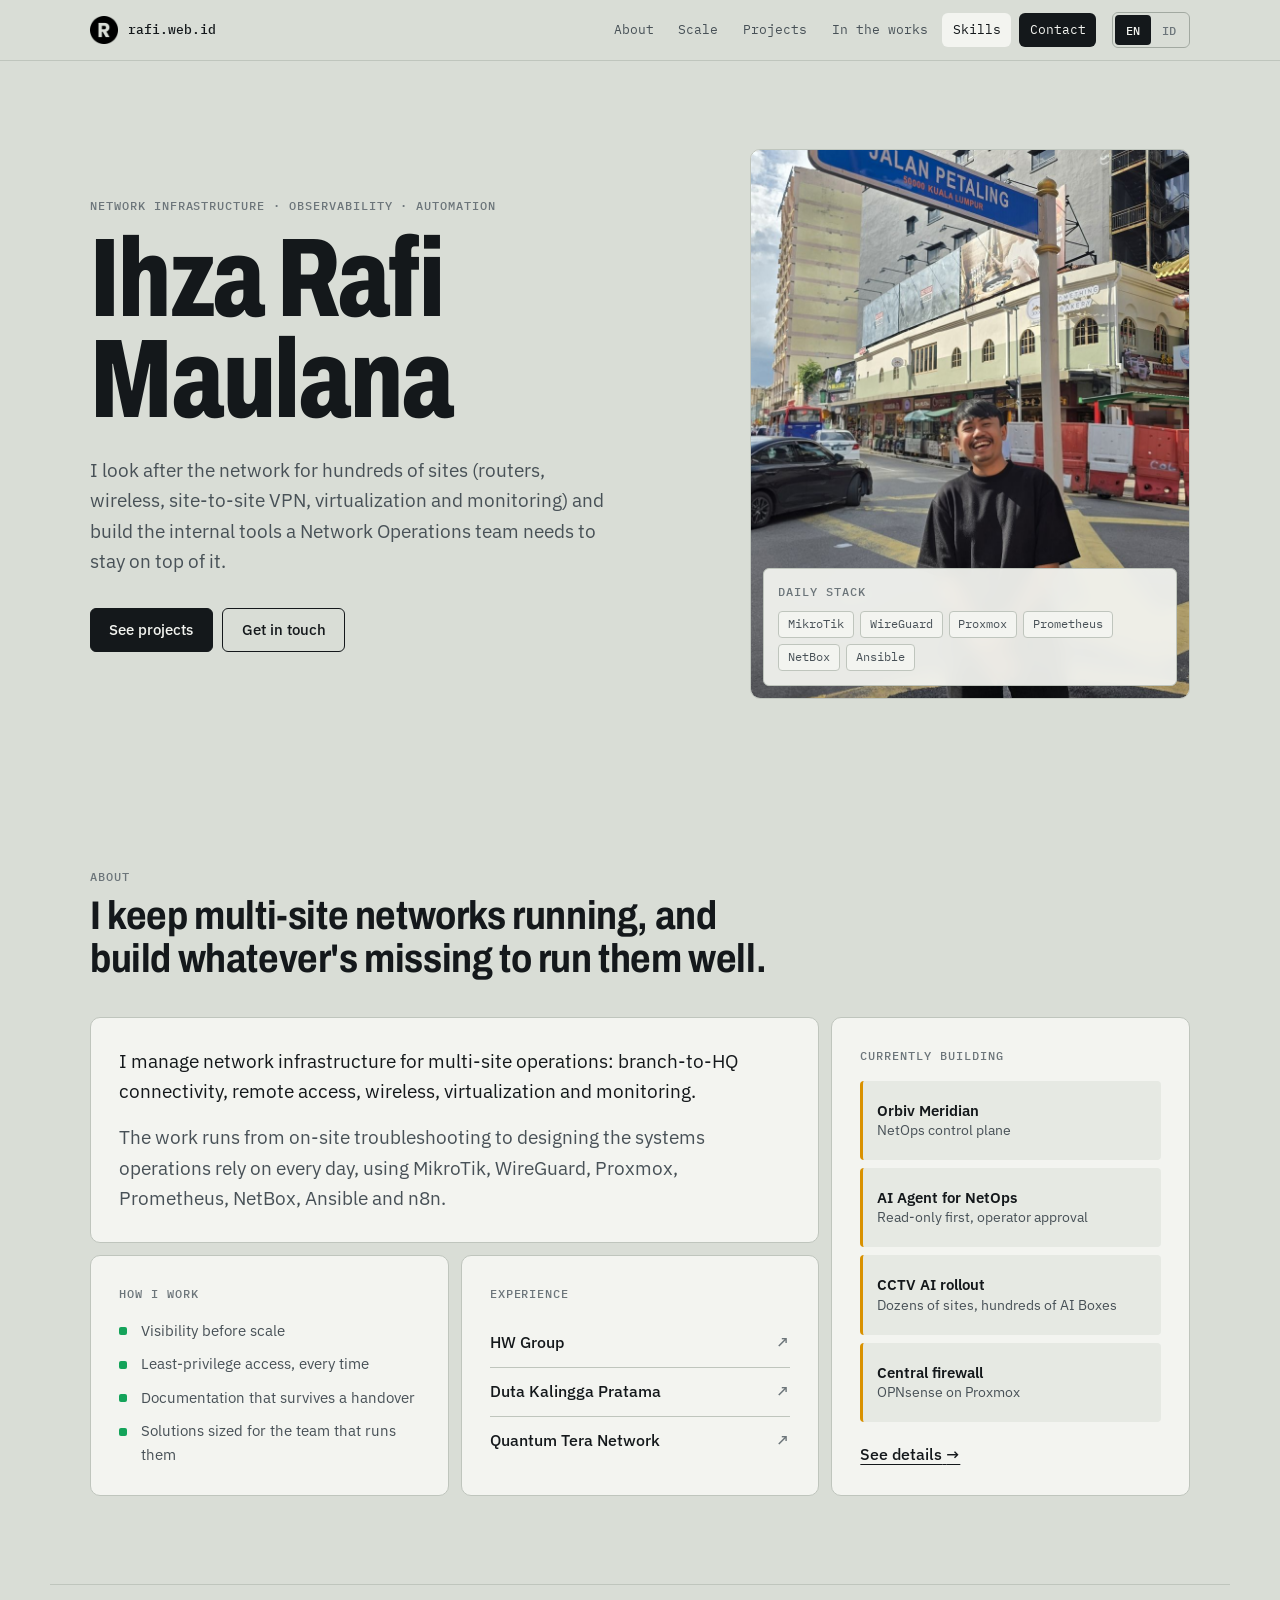
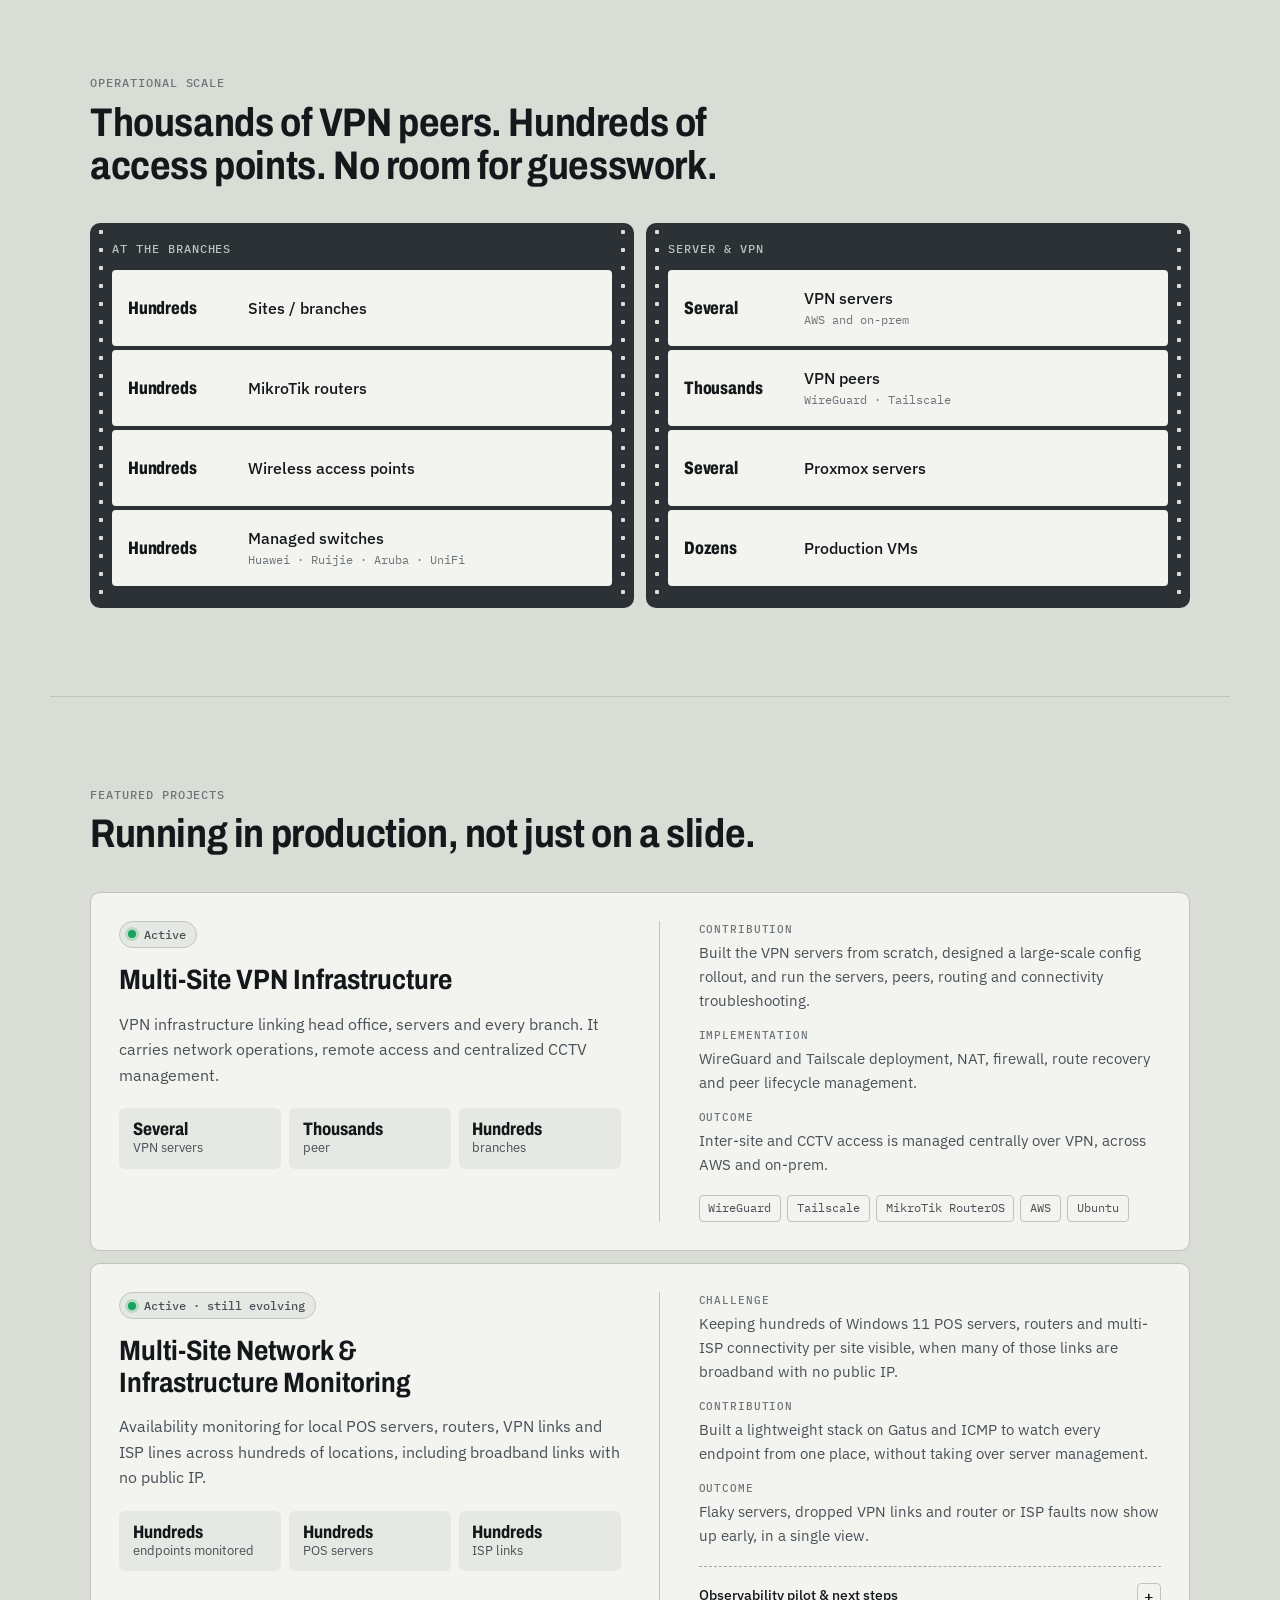
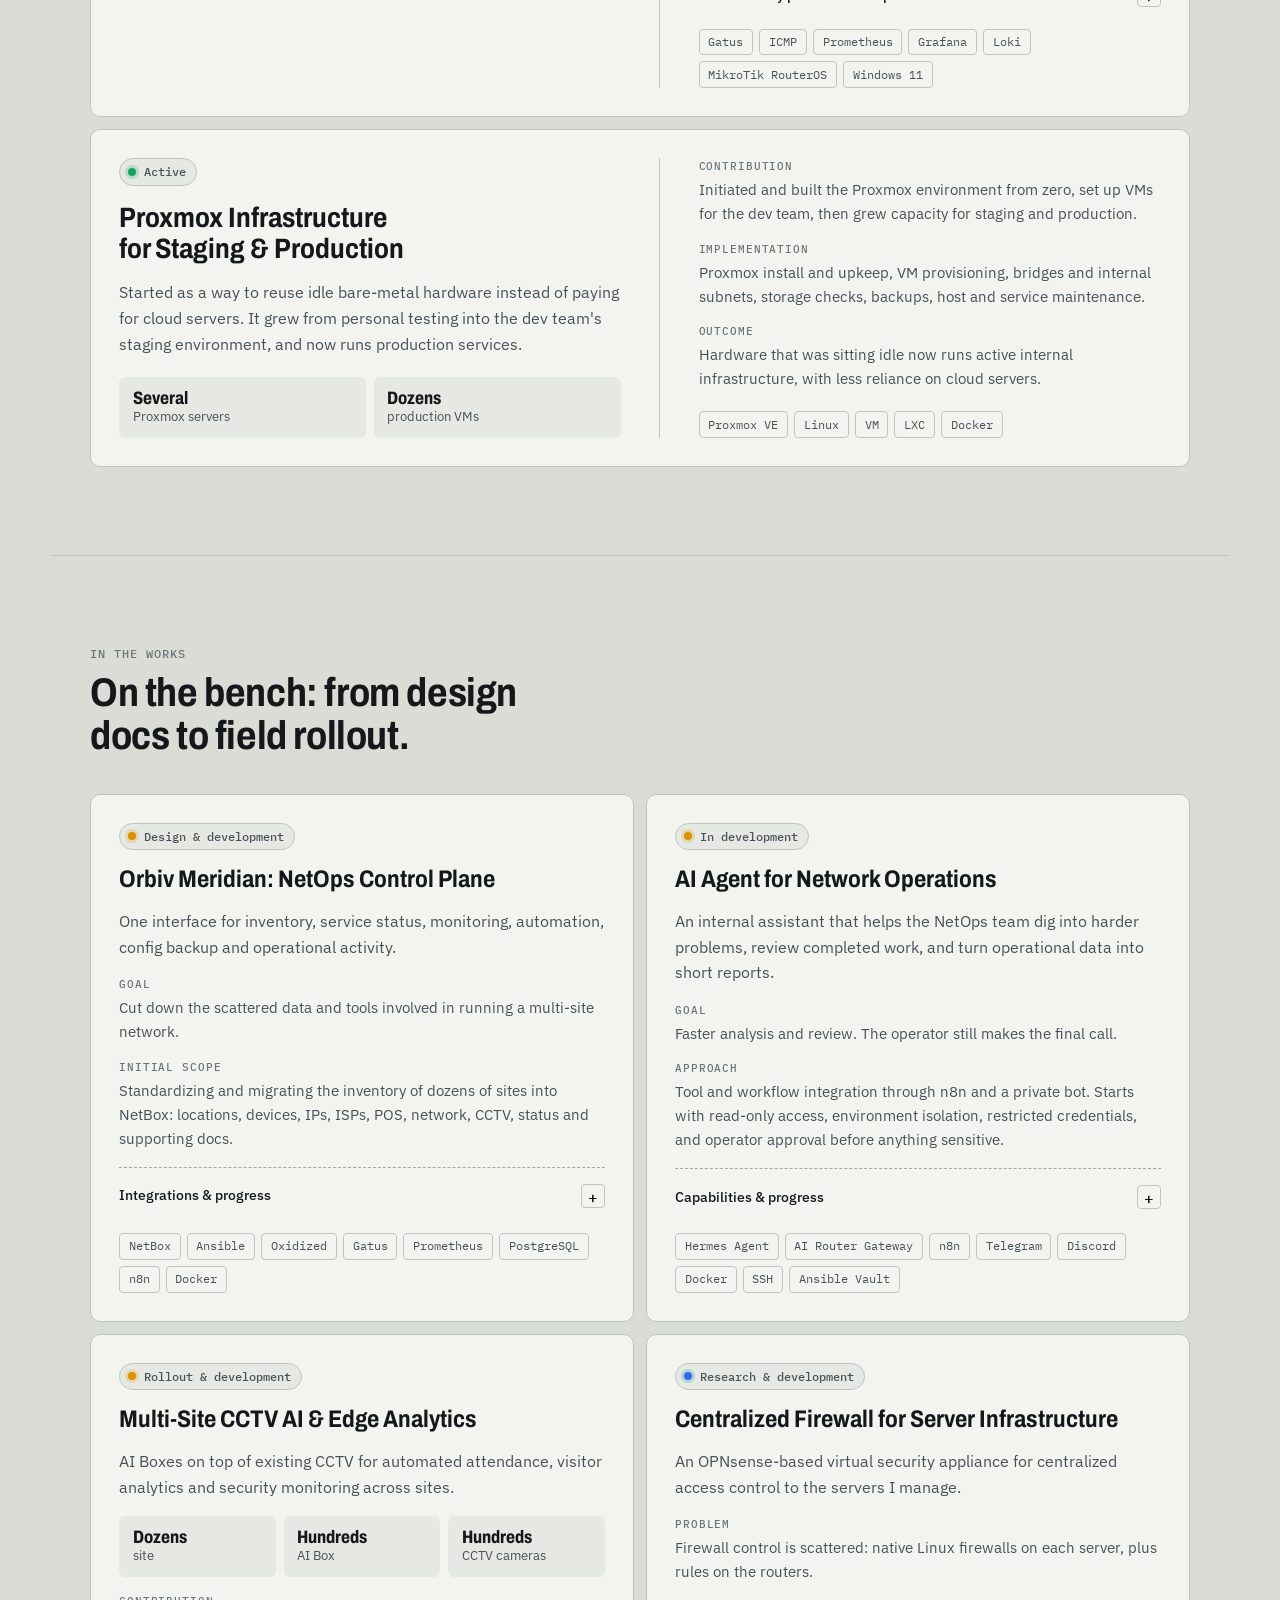
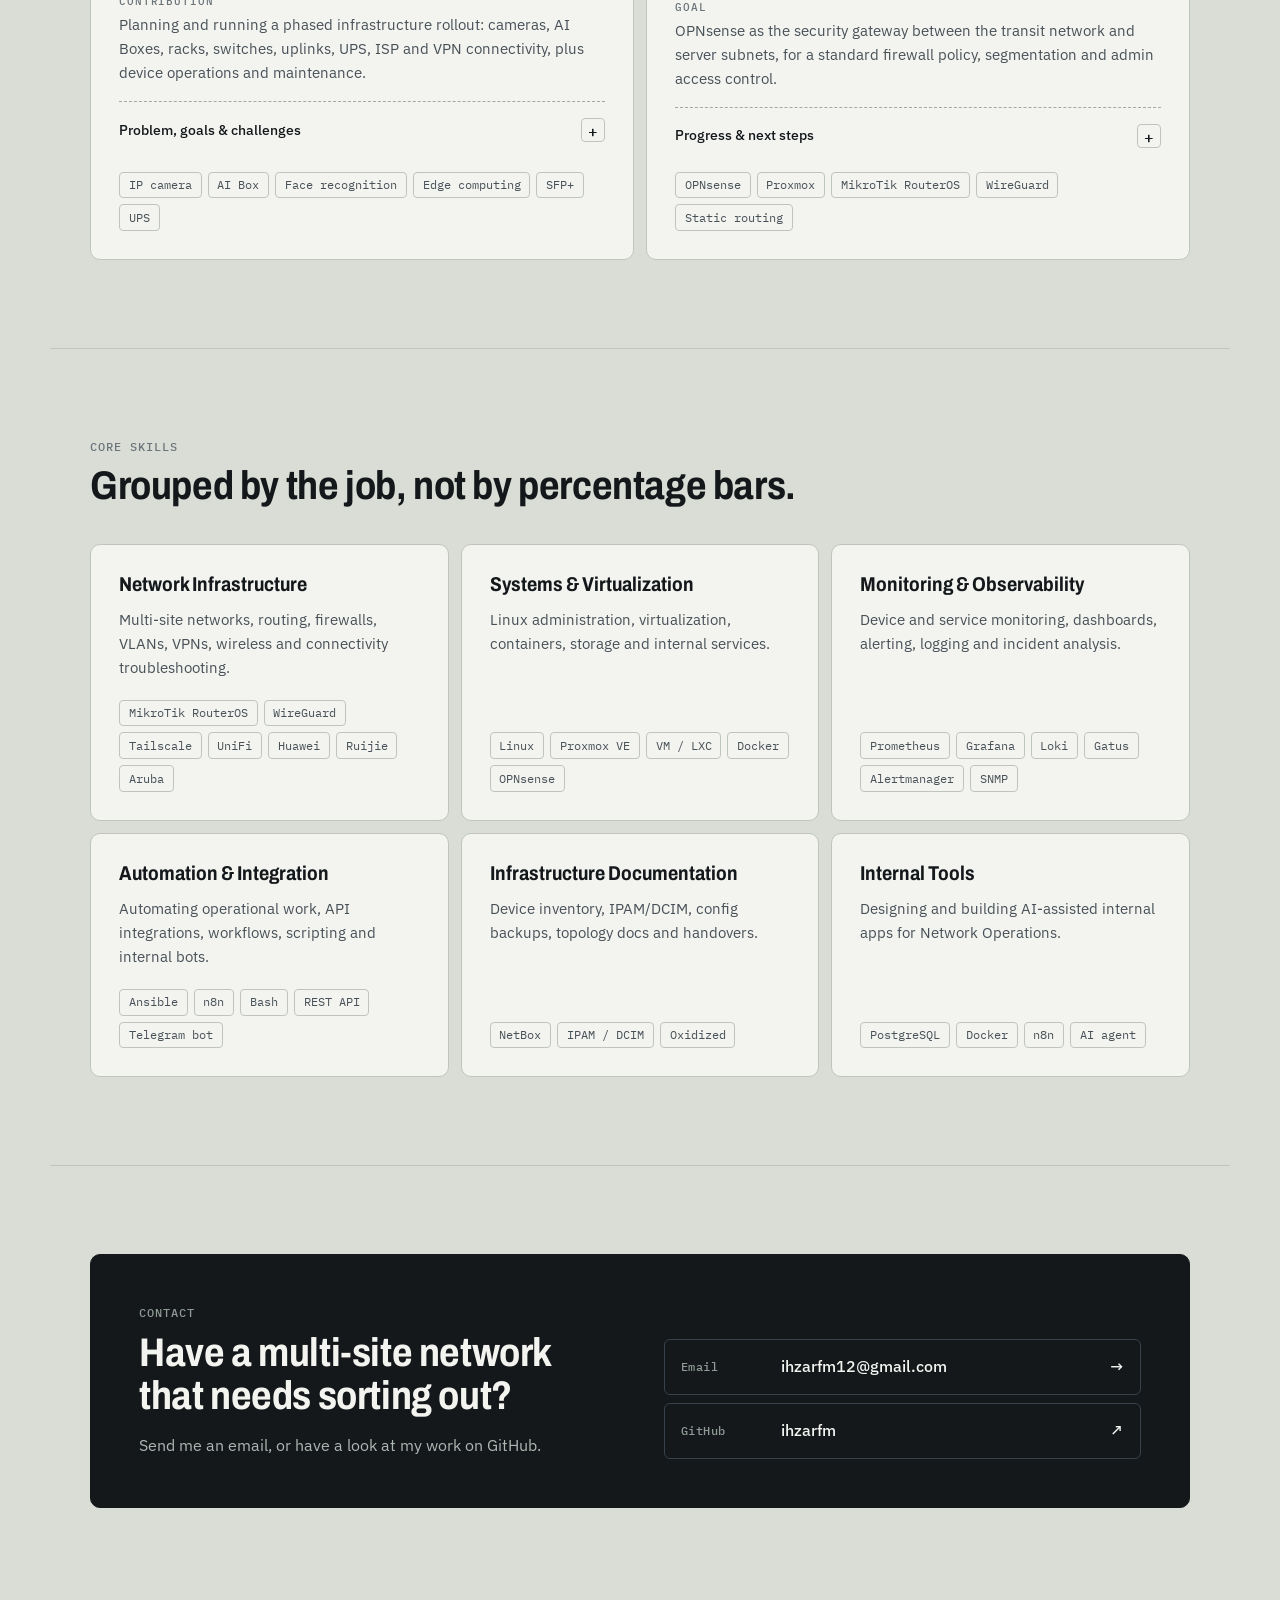
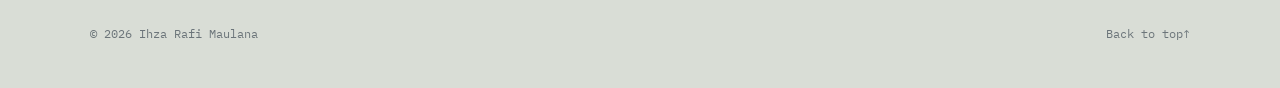
==== commit cdc51519: "Generalize public infrastructure scale details" ====
--- a/index.html
+++ b/index.html
@@ -4,13 +4,13 @@
     <meta charset="UTF-8">
     <meta name="viewport" content="width=device-width, initial-scale=1.0">
     <title>Ihza Rafi Maulana · Network Infrastructure</title>
-    <meta name="description" content="Ihza Rafi Maulana runs network infrastructure for 100+ sites: MikroTik, wireless, multi-site VPN, Proxmox, monitoring and automation for Network Operations.">
+    <meta name="description" content="Ihza Rafi Maulana runs network infrastructure for hundreds of sites: MikroTik, wireless, multi-site VPN, Proxmox, monitoring and automation for Network Operations.">
     <meta name="theme-color" content="#D9DDD6">
 
     <meta property="og:type" content="website">
     <meta property="og:url" content="https://rafi.web.id/">
     <meta property="og:title" content="Ihza Rafi Maulana · Network Infrastructure">
-    <meta property="og:description" content="Multi-site networks, VPN, monitoring and automation for 100+ sites.">
+    <meta property="og:description" content="Multi-site networks, VPN, monitoring and automation for hundreds of sites.">
     <meta property="og:image" content="https://rafi.web.id/assets/img/rafi.jpg">
 
     <!-- set the language before first paint, so the page never flashes the wrong one -->
@@ -62,8 +62,8 @@
             <div class="hero__text">
                 <p class="eyebrow">Network Infrastructure · Observability · Automation</p>
                 <h1 class="hero__title" id="hero-title">Ihza Rafi<br>Maulana</h1>
-                <p class="hero__lead" lang="en">I look after the network for 100+ sites (routers, wireless, site-to-site VPN, virtualization and monitoring) and build the internal tools a Network Operations team needs to stay on top of it.</p>
-                <p class="hero__lead" lang="id">Saya mengurus jaringan di 100+ site, mulai dari router, wireless, VPN antar-site, virtualisasi, sampai monitoring. Saya juga membangun tools internal supaya kerja tim Network Operations lebih rapi dan terukur.</p>
+                <p class="hero__lead" lang="en">I look after the network for hundreds of sites (routers, wireless, site-to-site VPN, virtualization and monitoring) and build the internal tools a Network Operations team needs to stay on top of it.</p>
+                <p class="hero__lead" lang="id">Saya mengurus jaringan di ratusan site, mulai dari router, wireless, VPN antar-site, virtualisasi, sampai monitoring. Saya juga membangun tools internal supaya kerja tim Network Operations lebih rapi dan terukur.</p>
                 <div class="hero__actions">
                     <a class="btn btn--solid" href="#projects"><span lang="en">See projects</span><span lang="id">Lihat proyek</span></a>
                     <a class="btn" href="#contact"><span lang="en">Get in touch</span><span lang="id">Hubungi saya</span></a>
@@ -104,7 +104,7 @@
                     <ul class="nowlist">
                         <li><b>Orbiv Meridian</b><span lang="en">NetOps control plane</span><span lang="id">Control plane untuk NetOps</span></li>
                         <li><b>AI Agent for NetOps</b><span lang="en">Read-only first, operator approval</span><span lang="id">Read-only dulu, approval operator</span></li>
-                        <li><b>CCTV AI rollout</b><span lang="en">80+ sites, 100+ AI Boxes</span><span lang="id">80+ site, 100+ AI Box</span></li>
+                        <li><b>CCTV AI rollout</b><span lang="en">Dozens of sites, hundreds of AI Boxes</span><span lang="id">Puluhan site, ratusan AI Box</span></li>
                         <li><b>Central firewall</b><span lang="en">OPNsense on Proxmox</span><span lang="id">OPNsense di Proxmox</span></li>
                     </ul>
                     <a class="textlink" href="#building"><span lang="en">See details</span><span lang="id">Lihat detail</span> <span aria-hidden="true">→</span></a>
@@ -136,8 +136,8 @@
             <header class="section__head">
                 <p class="eyebrow"><span lang="en">Operational scale</span><span lang="id">Skala operasional</span></p>
                 <h2 class="section__title" id="scale-title">
-                    <span lang="en">1,000+ VPN peers. 500+ access points. No room for guesswork.</span>
-                    <span lang="id">1.000+ peer VPN. 500+ access point. Nggak ada ruang buat tebak-tebakan.</span>
+                    <span lang="en">Thousands of VPN peers. Hundreds of access points. No room for guesswork.</span>
+                    <span lang="id">Ribuan peer VPN. Ratusan access point. Nggak ada ruang buat tebak-tebakan.</span>
                 </h2>
             </header>
 
@@ -145,20 +145,20 @@
                 <div class="rack" data-reveal>
                     <h3 class="rack__label"><span lang="en">At the branches</span><span lang="id">Di cabang</span></h3>
                     <ul class="rack__units">
-                        <li class="unit"><span class="unit__num">100+</span><span class="unit__name"><span lang="en">Sites / branches</span><span lang="id">Site / cabang</span></span></li>
-                        <li class="unit"><span class="unit__num">100+</span><span class="unit__name"><span lang="en">MikroTik routers</span><span lang="id">Router MikroTik</span></span></li>
-                        <li class="unit"><span class="unit__num">500+</span><span class="unit__name"><span lang="en">Wireless access points</span><span lang="id">Wireless access point</span></span></li>
-                        <li class="unit"><span class="unit__num">200+</span><span class="unit__name"><span lang="en">Managed switches</span><span lang="id">Managed switch</span><small>Huawei · Ruijie · Aruba · UniFi</small></span></li>
+                        <li class="unit"><span class="unit__num"><span lang="en">Hundreds</span><span lang="id">Ratusan</span></span><span class="unit__name"><span lang="en">Sites / branches</span><span lang="id">Site / cabang</span></span></li>
+                        <li class="unit"><span class="unit__num"><span lang="en">Hundreds</span><span lang="id">Ratusan</span></span><span class="unit__name"><span lang="en">MikroTik routers</span><span lang="id">Router MikroTik</span></span></li>
+                        <li class="unit"><span class="unit__num"><span lang="en">Hundreds</span><span lang="id">Ratusan</span></span><span class="unit__name"><span lang="en">Wireless access points</span><span lang="id">Wireless access point</span></span></li>
+                        <li class="unit"><span class="unit__num"><span lang="en">Hundreds</span><span lang="id">Ratusan</span></span><span class="unit__name"><span lang="en">Managed switches</span><span lang="id">Managed switch</span><small>Huawei · Ruijie · Aruba · UniFi</small></span></li>
                     </ul>
                 </div>
 
                 <div class="rack" data-reveal>
                     <h3 class="rack__label">Server &amp; VPN</h3>
                     <ul class="rack__units">
-                        <li class="unit"><span class="unit__num">5</span><span class="unit__name"><span lang="en">VPN servers</span><span lang="id">VPN server</span><small lang="en">AWS and on-prem</small><small lang="id">AWS dan on-premise</small></span></li>
-                        <li class="unit"><span class="unit__num"><span lang="en">1,000+</span><span lang="id">1.000+</span></span><span class="unit__name"><span lang="en">VPN peers</span><span lang="id">Peer VPN</span><small>WireGuard · Tailscale</small></span></li>
-                        <li class="unit"><span class="unit__num">2</span><span class="unit__name"><span lang="en">Proxmox servers</span><span lang="id">Server Proxmox</span></span></li>
-                        <li class="unit"><span class="unit__num">20+</span><span class="unit__name"><span lang="en">Production VMs</span><span lang="id">Production VM</span></span></li>
+                        <li class="unit"><span class="unit__num"><span lang="en">Several</span><span lang="id">Beberapa</span></span><span class="unit__name"><span lang="en">VPN servers</span><span lang="id">VPN server</span><small lang="en">AWS and on-prem</small><small lang="id">AWS dan on-premise</small></span></li>
+                        <li class="unit"><span class="unit__num"><span lang="en">Thousands</span><span lang="id">Ribuan</span></span><span class="unit__name"><span lang="en">VPN peers</span><span lang="id">Peer VPN</span><small>WireGuard · Tailscale</small></span></li>
+                        <li class="unit"><span class="unit__num"><span lang="en">Several</span><span lang="id">Beberapa</span></span><span class="unit__name"><span lang="en">Proxmox servers</span><span lang="id">Server Proxmox</span></span></li>
+                        <li class="unit"><span class="unit__num"><span lang="en">Dozens</span><span lang="id">Puluhan</span></span><span class="unit__name"><span lang="en">Production VMs</span><span lang="id">Production VM</span></span></li>
                     </ul>
                 </div>
             </div>
@@ -178,13 +178,13 @@
                 <article class="card project" data-reveal>
                     <div class="project__main">
                         <span class="status status--active">Active</span>
-                        <h3 class="project__title">Multi-Site VPN Infrastructure for 100+ Branches</h3>
+                        <h3 class="project__title">Multi-Site VPN Infrastructure</h3>
                         <p class="project__summary" lang="en">VPN infrastructure linking head office, servers and every branch. It carries network operations, remote access and centralized CCTV management.</p>
                         <p class="project__summary" lang="id">Infrastruktur VPN yang menghubungkan head office, server, dan semua cabang. Dipakai untuk operasional jaringan, remote access, dan pengelolaan CCTV dari satu tempat.</p>
                         <ul class="figures">
-                            <li class="figure"><b>5</b><span lang="en">VPN servers</span><span lang="id">VPN server</span></li>
-                            <li class="figure"><b><span lang="en">1,000+</span><span lang="id">1.000+</span></b>peer</li>
-                            <li class="figure"><b>100+</b><span lang="en">branches</span><span lang="id">cabang</span></li>
+                            <li class="figure"><b><span lang="en">Several</span><span lang="id">Beberapa</span></b><span lang="en">VPN servers</span><span lang="id">VPN server</span></li>
+                            <li class="figure"><b><span lang="en">Thousands</span><span lang="id">Ribuan</span></b>peer</li>
+                            <li class="figure"><b><span lang="en">Hundreds</span><span lang="id">Ratusan</span></b><span lang="en">branches</span><span lang="id">cabang</span></li>
                         </ul>
                     </div>
                     <div class="project__side">
@@ -215,20 +215,20 @@
                     <div class="project__main">
                         <span class="status status--active"><span lang="en">Active · still evolving</span><span lang="id">Active · terus dikembangkan</span></span>
                         <h3 class="project__title">Multi-Site Network &amp; Infrastructure Monitoring</h3>
-                        <p class="project__summary" lang="en">Availability monitoring for local POS servers, routers, VPN links and ISP lines across 100+ locations, including broadband links with no public IP.</p>
-                        <p class="project__summary" lang="id">Monitoring availability untuk server POS lokal, router, koneksi VPN, dan jalur ISP di 100+ lokasi, termasuk broadband yang tidak punya IP publik.</p>
+                        <p class="project__summary" lang="en">Availability monitoring for local POS servers, routers, VPN links and ISP lines across hundreds of locations, including broadband links with no public IP.</p>
+                        <p class="project__summary" lang="id">Monitoring availability untuk server POS lokal, router, koneksi VPN, dan jalur ISP di ratusan lokasi, termasuk broadband yang tidak punya IP publik.</p>
                         <ul class="figures">
-                            <li class="figure"><b>400+</b><span lang="en">endpoints monitored</span><span lang="id">endpoint dipantau</span></li>
-                            <li class="figure"><b>100+</b><span lang="en">POS servers</span><span lang="id">server POS</span></li>
-                            <li class="figure"><b>200+</b><span lang="en">ISP links</span><span lang="id">koneksi ISP</span></li>
+                            <li class="figure"><b><span lang="en">Hundreds</span><span lang="id">Ratusan</span></b><span lang="en">endpoints monitored</span><span lang="id">endpoint dipantau</span></li>
+                            <li class="figure"><b><span lang="en">Hundreds</span><span lang="id">Ratusan</span></b><span lang="en">POS servers</span><span lang="id">server POS</span></li>
+                            <li class="figure"><b><span lang="en">Hundreds</span><span lang="id">Ratusan</span></b><span lang="en">ISP links</span><span lang="id">koneksi ISP</span></li>
                         </ul>
                     </div>
                     <div class="project__side">
                         <dl class="facts">
                             <div>
                                 <dt><span lang="en">Challenge</span><span lang="id">Tantangan</span></dt>
-                                <dd lang="en">Keeping 100+ Windows 11 POS servers, routers and two ISP links per site visible, when many of those links are broadband with no public IP.</dd>
-                                <dd lang="id">Menjaga 100+ server POS Windows 11, router, dan dua ISP di tiap site tetap terpantau, padahal banyak koneksinya broadband tanpa public IP.</dd>
+                                <dd lang="en">Keeping hundreds of Windows 11 POS servers, routers and multi-ISP connectivity per site visible, when many of those links are broadband with no public IP.</dd>
+                                <dd lang="id">Menjaga ratusan server POS Windows 11, router, dan koneksi multi-ISP di tiap site tetap terpantau, padahal banyak koneksinya broadband tanpa public IP.</dd>
                             </div>
                             <div>
                                 <dt><span lang="en">Contribution</span><span lang="id">Kontribusi</span></dt>
@@ -274,8 +274,8 @@
                         <p class="project__summary" lang="en">Started as a way to reuse idle bare-metal hardware instead of paying for cloud servers. It grew from personal testing into the dev team's staging environment, and now runs production services.</p>
                         <p class="project__summary" lang="id">Awalnya inisiatif memanfaatkan bare metal yang nganggur sebagai pengganti biaya cloud server. Dari testing pribadi, sekarang dipakai untuk staging tim development sampai layanan production.</p>
                         <ul class="figures">
-                            <li class="figure"><b>2</b><span lang="en">Proxmox servers</span><span lang="id">server Proxmox</span></li>
-                            <li class="figure"><b>20+</b><span lang="en">production VMs</span><span lang="id">production VM</span></li>
+                            <li class="figure"><b><span lang="en">Several</span><span lang="id">Beberapa</span></b><span lang="en">Proxmox servers</span><span lang="id">server Proxmox</span></li>
+                            <li class="figure"><b><span lang="en">Dozens</span><span lang="id">Puluhan</span></b><span lang="en">production VMs</span><span lang="id">production VM</span></li>
                         </ul>
                     </div>
                     <div class="project__side">
@@ -328,8 +328,8 @@
                         </div>
                         <div>
                             <dt><span lang="en">Initial scope</span><span lang="id">Scope awal</span></dt>
-                            <dd lang="en">Standardizing and migrating the inventory of 80+ sites into NetBox: locations, devices, IPs, ISPs, POS, network, CCTV, status and supporting docs.</dd>
-                            <dd lang="id">Standardisasi dan migrasi inventory 80+ site ke NetBox: lokasi, device, IP, ISP, POS, network, CCTV, status, dan dokumen pendukung.</dd>
+                            <dd lang="en">Standardizing and migrating the inventory of dozens of sites into NetBox: locations, devices, IPs, ISPs, POS, network, CCTV, status and supporting docs.</dd>
+                            <dd lang="id">Standardisasi dan migrasi inventory puluhan site ke NetBox: lokasi, device, IP, ISP, POS, network, CCTV, status, dan dokumen pendukung.</dd>
                         </div>
                     </dl>
                     <details class="more">
@@ -395,9 +395,9 @@
                     <p lang="en">AI Boxes on top of existing CCTV for automated attendance, visitor analytics and security monitoring across sites.</p>
                     <p lang="id">AI Box di atas infrastruktur CCTV untuk absensi otomatis, analitik pengunjung, dan pemantauan keamanan di banyak site.</p>
                     <ul class="figures">
-                        <li class="figure"><b>80+</b>site</li>
-                        <li class="figure"><b>100+</b>AI Box</li>
-                        <li class="figure"><b>300+</b><span lang="en">CCTV cameras</span><span lang="id">kamera CCTV</span></li>
+                        <li class="figure"><b><span lang="en">Dozens</span><span lang="id">Puluhan</span></b>site</li>
+                        <li class="figure"><b><span lang="en">Hundreds</span><span lang="id">Ratusan</span></b>AI Box</li>
+                        <li class="figure"><b><span lang="en">Hundreds</span><span lang="id">Ratusan</span></b><span lang="en">CCTV cameras</span><span lang="id">kamera CCTV</span></li>
                     </ul>
                     <dl class="facts">
                         <div>
--- a/assets/css/styles.css
+++ b/assets/css/styles.css
@@ -190,8 +190,14 @@
   .nav__link--cta:hover { background: #2a3136; color: var(--card); }
 }
 
+/* mid widths (landscape phones, small tablets): drop the wordmark so the bar stays one row */
+@media (max-width: 819px) {
+  .brand__name { display: none; }
+}
+
 /* small screens: brand + language switch on the first row, nav scrolls sideways below */
-@media (max-width: 760px) {
+@media (max-width: 699px) {
+  .brand__name { display: inline; }
   .topbar__inner { flex-wrap: wrap; gap: 0; padding-top: 0.5rem; }
   .lang { margin-left: auto; }
   .nav {
@@ -207,6 +213,13 @@
   :root { --topbar: 96px; }
 }
 
+/* touch screens: bigger tap targets, whatever the viewport width */
+@media (pointer: coarse) {
+  .nav__link { min-height: 40px; display: inline-flex; align-items: center; }
+  .lang__btn { min-height: 38px; min-width: 42px; }
+  .more summary { min-height: 44px; }
+}
+
 /*===== BUTTONS =====*/
 .btn {
   display: inline-flex;
@@ -294,7 +307,7 @@
 
 .figures {
   display: grid;
-  grid-template-columns: repeat(auto-fit, minmax(86px, 1fr));
+  grid-template-columns: repeat(auto-fit, minmax(120px, 1fr));
   gap: 0.5rem;
 }
 .figure {
@@ -311,7 +324,7 @@
   font-family: var(--font-display);
   font-stretch: 80%;
   font-weight: 750;
-  font-size: 1.625rem;
+  font-size: 1.125rem;
   line-height: 1.1;
   color: var(--ink);
   font-variant-numeric: tabular-nums;
@@ -479,12 +492,13 @@
 .about__work { grid-area: work; }
 .about__now { grid-area: now; display: flex; flex-direction: column; }
 
-.nowlist { display: grid; gap: 0.5rem; margin-bottom: 1.25rem; }
+.nowlist { flex: 1; display: grid; grid-auto-rows: 1fr; gap: 0.5rem; margin-bottom: 1.25rem; }
 .nowlist li {
   display: flex;
   flex-direction: column;
   padding: 0.7rem 0.85rem;
   background: var(--card-sunk);
+  justify-content: center;
   border-left: 3px solid var(--led-dev);
   border-radius: 4px;
   font-size: 0.875rem;
@@ -583,7 +597,7 @@
   font-family: var(--font-display);
   font-stretch: 75%;
   font-weight: 800;
-  font-size: 2.25rem;
+  font-size: 1.125rem;
   line-height: 1;
   letter-spacing: -0.01em;
   font-variant-numeric: tabular-nums;
@@ -728,12 +742,13 @@
   flex-wrap: wrap;
   justify-content: space-between;
   gap: 0.5rem 1rem;
-  padding-block: 1.5rem 2.5rem;
+  align-items: center;
+  padding-block: 1rem 2rem;
   font-family: var(--font-mono);
   font-size: 0.75rem;
   color: var(--ink-3);
 }
-.footer a { text-decoration: none; }
+.footer a { text-decoration: none; display: inline-flex; align-items: center; min-height: 44px; }
 .footer a:hover { color: var(--ink); }
 
 /*===== 404 =====*/
@@ -758,15 +773,33 @@
 
 /*===== RESPONSIVE =====*/
 @media (max-width: 980px) {
-  .hero { grid-template-columns: 1fr; }
-  .hero__photo { justify-self: start; max-width: 520px; }
+  /* tablet: keep text and photo side by side, photo column narrower */
+  .hero { grid-template-columns: minmax(0, 1.25fr) minmax(0, 0.75fr); gap: 2rem; }
+  /* the photo gets too small for an overlay, so the stack card moves under it */
+  .hero__photo {
+    max-width: none;
+    aspect-ratio: auto;
+    display: flex;
+    flex-direction: column;
+  }
+  .hero__photo img { aspect-ratio: 4 / 5; }
+  .hero__stack {
+    position: static;
+    border: 0;
+    border-top: 1px solid var(--line);
+    border-radius: 0;
+    background: var(--card);
+    backdrop-filter: none;
+    -webkit-backdrop-filter: none;
+  }
   .about {
     grid-template-columns: repeat(2, minmax(0, 1fr));
     grid-template-areas:
       "bio bio"
-      "now principles"
-      "now work";
+      "principles work"
+      "now now";
   }
+  .nowlist { grid-template-columns: repeat(2, minmax(0, 1fr)); }
   .project { grid-template-columns: 1fr; }
   .project__side { padding-left: 0; border-left: 0; padding-top: 1.25rem; border-top: 1px solid var(--line); }
   .skills { grid-template-columns: repeat(2, minmax(0, 1fr)); }
@@ -777,12 +810,28 @@
     grid-template-columns: 1fr;
     grid-template-areas: "bio" "now" "principles" "work";
   }
+  .nowlist { grid-template-columns: 1fr; }
   .racks,
   .devgrid,
   .skills,
   .contact { grid-template-columns: 1fr; }
   .unit { grid-template-columns: 5.25rem 1fr; min-height: 68px; }
-  .unit__num { font-size: 1.875rem; }
+  .unit__num { font-size: 0.875rem; }
   .contact__link { grid-template-columns: 1fr auto; }
   .contact__link .mono { grid-column: 1 / -1; }
 }
+
+/* phones: stack the hero, photo full width */
+@media (max-width: 640px) {
+  .hero { grid-template-columns: 1fr; }
+  .hero__photo { justify-self: stretch; }
+  .hero__photo img { max-height: 70svh; }
+}
+
+/* narrow phones (≤400px): tighter rack units so labels don't wrap word by word */
+@media (max-width: 400px) {
+  .rack { --rail: 16px; }
+  .unit { grid-template-columns: 4.25rem 1fr; gap: 0.75rem; padding: 0.6rem 0.75rem; min-height: 60px; }
+  .unit__num { font-size: 0.875rem; }
+  .figure { padding: 0.65rem 0.6rem; }
+}
